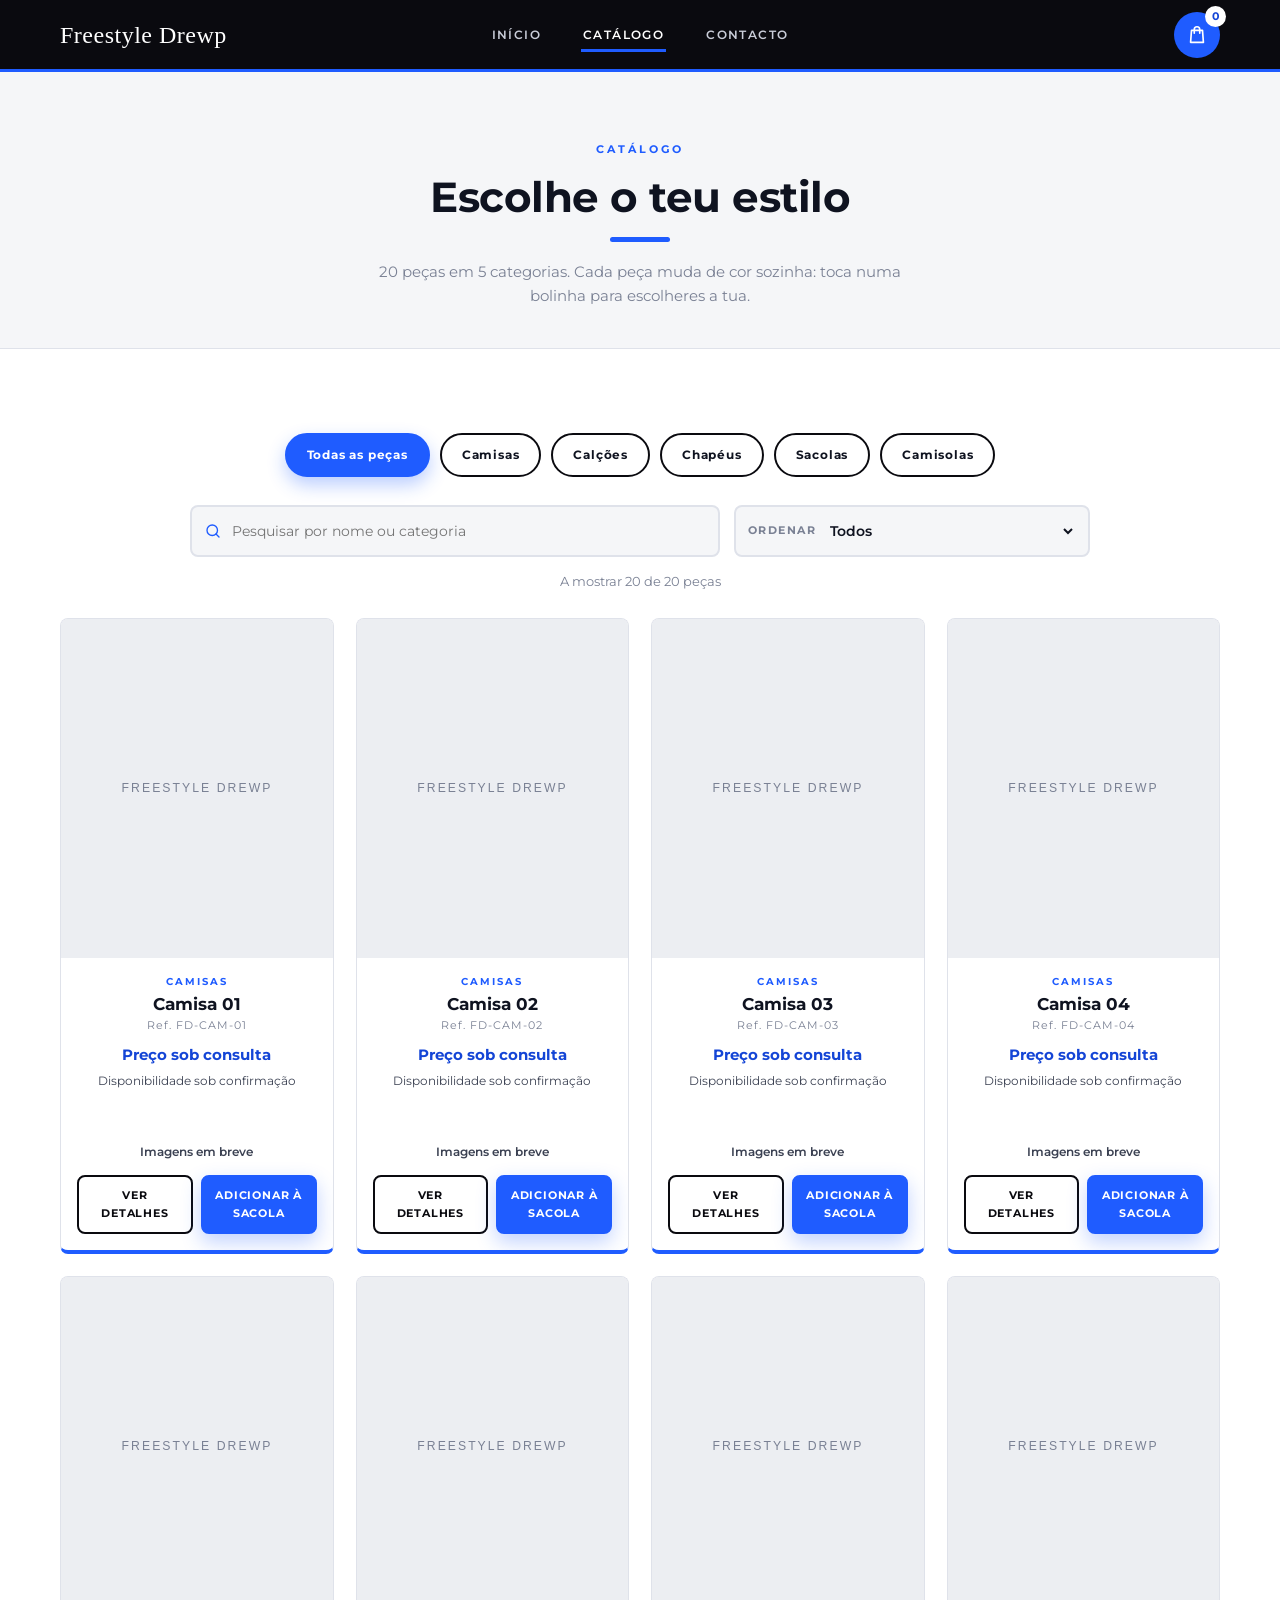
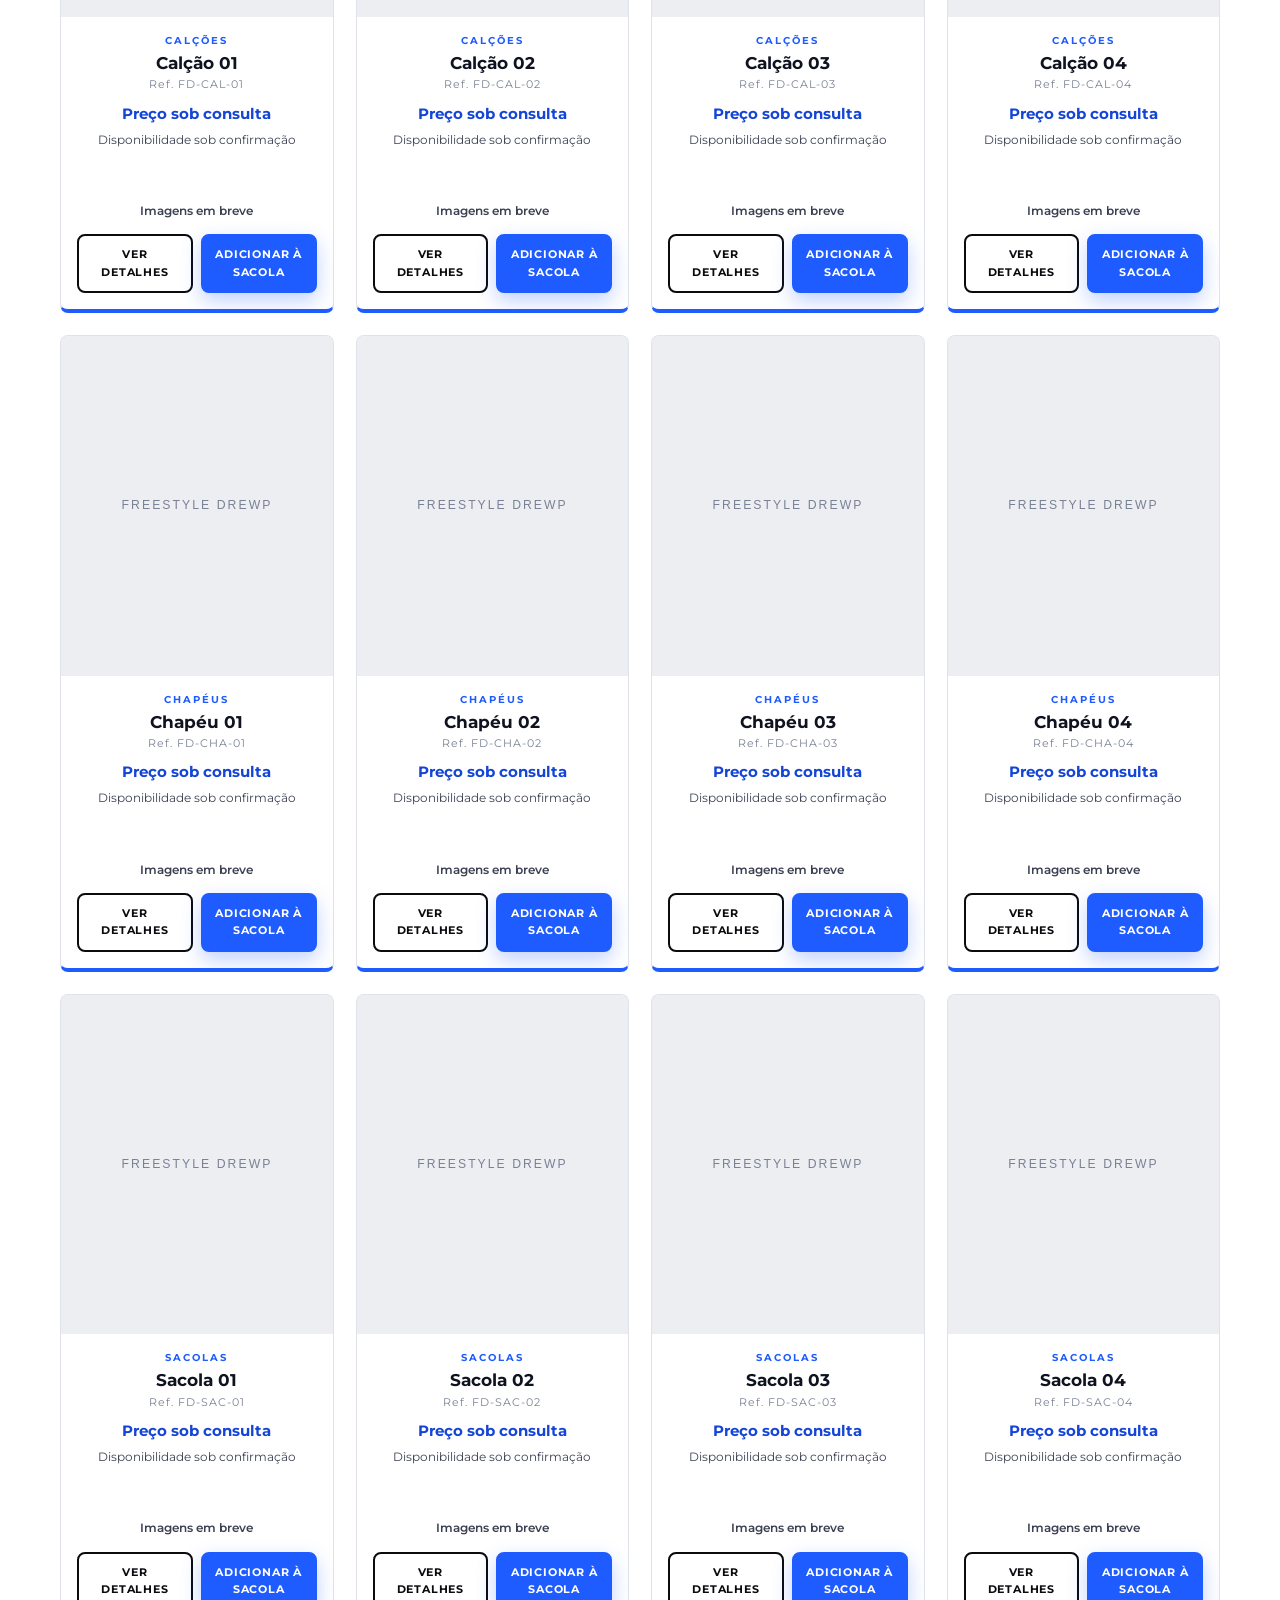
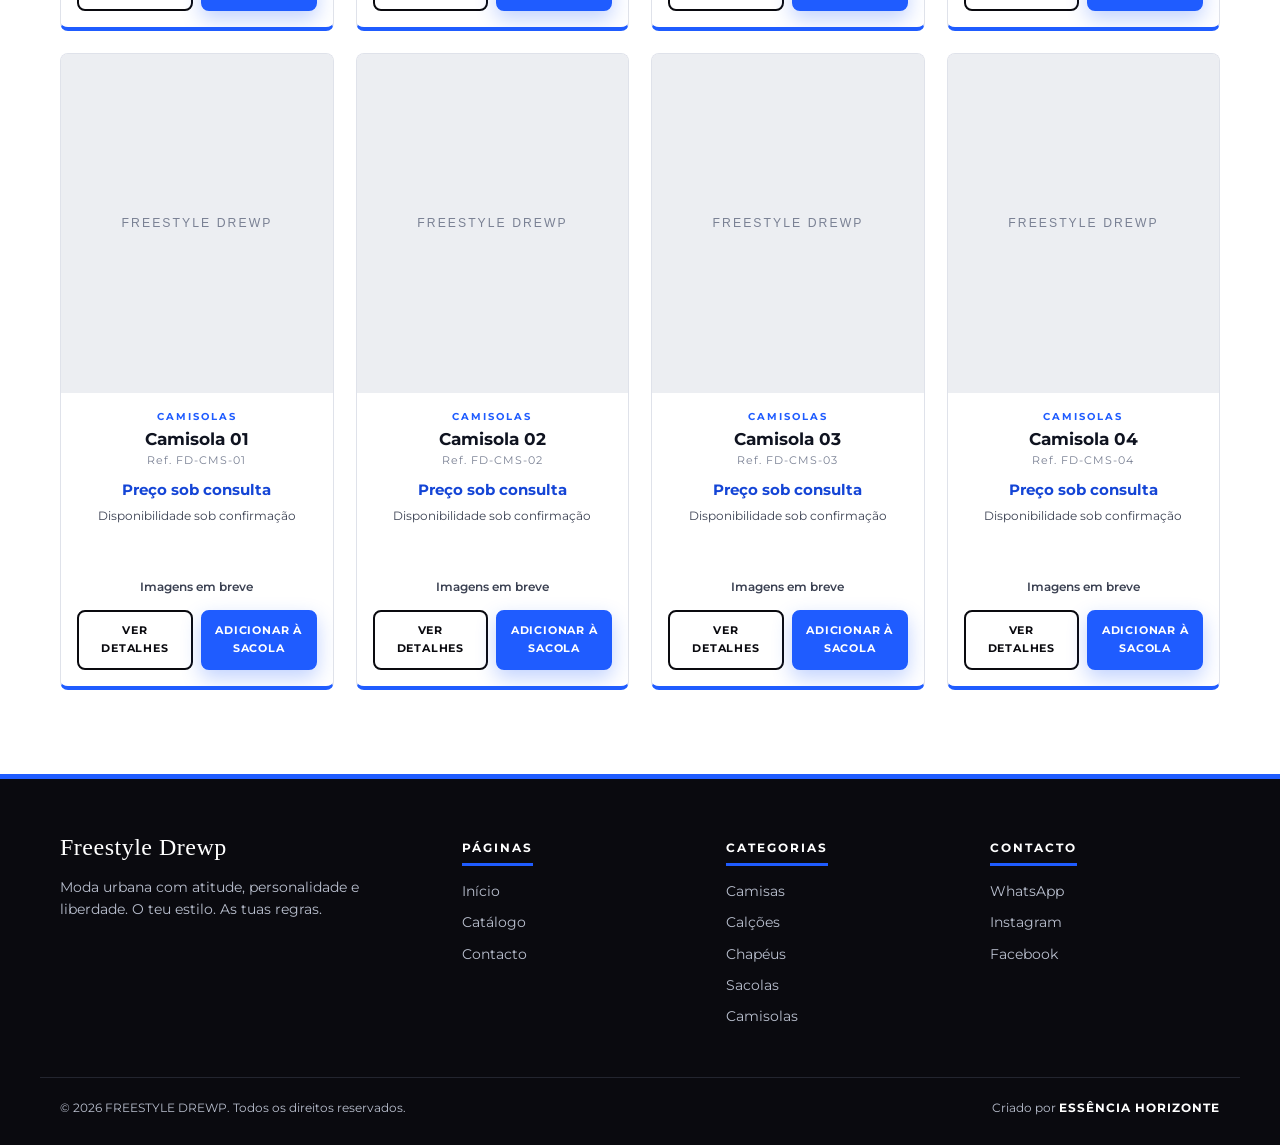
==== catalogo.html @ d2b89c9f "Add files via upload" ====
<!DOCTYPE html>
<html lang="pt">
<head>
  <meta charset="UTF-8">
  <meta name="viewport" content="width=device-width, initial-scale=1.0">
  <meta name="theme-color" content="#0a0a0f">
  <meta name="description" content="Catálogo FREESTYLE DREWP. Camisas, calções, chapéus, sacolas e camisolas em várias cores.">
  <title>Catálogo | FREESTYLE DREWP</title>
  <link rel="icon" href="./imagens/logotipo.png">
  <link rel="preconnect" href="https://fonts.googleapis.com">
  <link rel="preconnect" href="https://fonts.gstatic.com" crossorigin>
  <link href="https://fonts.googleapis.com/css2?family=Montserrat:wght@400;500;600;700&family=Permanent+Marker&display=swap" rel="stylesheet">
  <link rel="stylesheet" href="./style.css">
  <script src="./script.js" defer></script>
</head>
<body data-page="catalogo">
  <a class="skip-link" href="#catalogo">Saltar para o catálogo</a>

  <!-- CABEÇALHO -->
  <header class="site-header" id="siteHeader">
    <div class="container header-inner">
      <a class="brand" href="index.html" aria-label="FREESTYLE DREWP - Início">
        <img class="brand-logo" src="./imagens/logotipo.png" alt="Logótipo FREESTYLE DREWP">
        <span class="brand-text">Freestyle Drewp</span>
      </a>

      <nav class="main-nav" id="mainNav" aria-label="Navegação principal">
        <a href="index.html" data-page-link="inicio">Início</a>
        <a href="catalogo.html" data-page-link="catalogo">Catálogo</a>
        <a href="contacto.html" data-page-link="contacto">Contacto</a>
      </nav>

      <div class="header-actions">
        <button type="button" class="bag-button" id="bagButton" aria-label="Abrir sacola de compras" aria-expanded="false">
          <svg viewBox="0 0 24 24" width="22" height="22" fill="none" stroke="currentColor" stroke-width="1.8" stroke-linecap="round" stroke-linejoin="round" aria-hidden="true">
            <path d="M6 7h12l1 13H5L6 7z"></path>
            <path d="M9 10V6a3 3 0 0 1 6 0v4"></path>
          </svg>
          <span class="bag-count" id="bagCount">0</span>
        </button>
        <button type="button" class="menu-toggle" id="menuToggle" aria-label="Abrir menu" aria-expanded="false" aria-controls="mainNav">
          <span></span><span></span><span></span>
        </button>
      </div>
    </div>
  </header>

  <main>
    <!-- TÍTULO DA PÁGINA -->
    <section class="page-hero">
      <div class="container">
        <p class="eyebrow">Catálogo</p>
        <h1 class="section-title">Escolhe o teu estilo</h1>
        <p class="section-text">20 peças em 5 categorias. Cada peça muda de cor sozinha: toca numa bolinha para escolheres a tua.</p>
      </div>
    </section>

    <!-- CATÁLOGO -->
    <section class="section" id="catalogo">
      <div class="container">
        <div class="filters" id="categoryFilters" role="group" aria-label="Filtrar por categoria">
          <button type="button" class="filter-btn is-active" data-category="todas" aria-pressed="true">Todas as peças</button>
          <button type="button" class="filter-btn" data-category="camisa" aria-pressed="false">Camisas</button>
          <button type="button" class="filter-btn" data-category="calcao" aria-pressed="false">Calções</button>
          <button type="button" class="filter-btn" data-category="chapeu" aria-pressed="false">Chapéus</button>
          <button type="button" class="filter-btn" data-category="sacola" aria-pressed="false">Sacolas</button>
          <button type="button" class="filter-btn" data-category="camisola" aria-pressed="false">Camisolas</button>
        </div>

        <div class="toolbar">
          <div class="search-box">
            <label for="searchInput" class="visually-hidden">Pesquisar produtos</label>
            <svg viewBox="0 0 24 24" width="18" height="18" fill="none" stroke="currentColor" stroke-width="1.8" stroke-linecap="round" aria-hidden="true">
              <circle cx="11" cy="11" r="7"></circle>
              <path d="M20 20l-4-4"></path>
            </svg>
            <input type="search" id="searchInput" placeholder="Pesquisar por nome ou categoria" autocomplete="off">
            <button type="button" class="search-clear" id="searchClear" aria-label="Limpar pesquisa" hidden>&times;</button>
          </div>

          <div class="sort-box">
            <label for="sortSelect">Ordenar</label>
            <select id="sortSelect">
              <option value="todos">Todos</option>
              <option value="recentes">Mais recentes</option>
              <option value="alfabetica">Ordem alfabética</option>
              <option value="preco-asc">Menor preço</option>
              <option value="preco-desc">Maior preço</option>
            </select>
          </div>
        </div>

        <p class="result-count" id="resultCount" aria-live="polite"></p>

        <div class="product-grid" id="productGrid"></div>

        <div class="empty-state" id="emptyState" hidden>
          <h3>Nenhum produto encontrado</h3>
          <p>Não encontrámos peças para esta pesquisa. Tenta outro nome ou limpa a pesquisa.</p>
          <button type="button" class="btn btn-primary" id="resetFilters">Limpar pesquisa</button>
        </div>
      </div>
    </section>
  </main>

  <!-- RODAPÉ -->
  <footer class="site-footer">
    <div class="container footer-grid">
      <div class="footer-brand">
        <a class="brand" href="index.html" aria-label="FREESTYLE DREWP - Início">
          <img class="brand-logo" src="./imagens/logotipo.png" alt="Logótipo FREESTYLE DREWP">
          <span class="brand-text">Freestyle Drewp</span>
        </a>
        <p>Moda urbana com atitude, personalidade e liberdade. O teu estilo. As tuas regras.</p>
      </div>

      <div>
        <h4>Páginas</h4>
        <ul>
          <li><a href="index.html">Início</a></li>
          <li><a href="catalogo.html">Catálogo</a></li>
          <li><a href="contacto.html">Contacto</a></li>
        </ul>
      </div>

      <div>
        <h4>Categorias</h4>
        <ul>
          <li><a href="catalogo.html?categoria=camisa" data-go-category="camisa">Camisas</a></li>
          <li><a href="catalogo.html?categoria=calcao" data-go-category="calcao">Calções</a></li>
          <li><a href="catalogo.html?categoria=chapeu" data-go-category="chapeu">Chapéus</a></li>
          <li><a href="catalogo.html?categoria=sacola" data-go-category="sacola">Sacolas</a></li>
          <li><a href="catalogo.html?categoria=camisola" data-go-category="camisola">Camisolas</a></li>
        </ul>
      </div>

      <div>
        <h4>Contacto</h4>
        <ul>
          <li><a id="footerWhatsapp" href="#" target="_blank" rel="noopener">WhatsApp</a></li>
          <li><a id="footerInstagram" href="#" target="_blank" rel="noopener">Instagram</a></li>
          <li><a id="footerFacebook" href="#" target="_blank" rel="noopener">Facebook</a></li>
        </ul>
      </div>
    </div>

    <div class="container footer-bottom">
      <p>&copy; <span id="currentYear">2026</span> FREESTYLE DREWP. Todos os direitos reservados.</p>
      <p>Criado por <strong>ESSÊNCIA HORIZONTE</strong></p>
    </div>
  </footer>

  <!-- JANELA DE DETALHES -->
  <div class="modal" id="productModal" role="dialog" aria-modal="true" aria-labelledby="modalName" hidden>
    <div class="modal-box">
      <button type="button" class="modal-close" id="modalClose" aria-label="Fechar detalhes">&times;</button>

      <div class="modal-image">
        <img id="modalImage" src="[data-uri]" alt="">
      </div>

      <div class="modal-info">
        <p class="product-category" id="modalCategory"></p>
        <h3 id="modalName"></h3>
        <p class="product-code" id="modalId"></p>
        <p class="modal-description" id="modalDescription"></p>
        <p class="product-price" id="modalPrice"></p>
        <p class="product-stock" id="modalStock"></p>

        <div class="field">
          <span class="field-label" id="modalColorLabel">Cor</span>
          <div class="color-picker" id="modalColors" role="group" aria-labelledby="modalColorLabel"></div>
          <p class="color-name" id="modalColorName" aria-live="polite"></p>
        </div>

        <div class="field">
          <label for="modalSize">Tamanho</label>
          <select id="modalSize"></select>
        </div>

        <div class="field">
          <span class="field-label" id="modalQtyLabel">Quantidade</span>
          <div class="qty" role="group" aria-labelledby="modalQtyLabel">
            <button type="button" id="modalQtyMinus" aria-label="Diminuir quantidade">&minus;</button>
            <span id="modalQty" aria-live="polite">1</span>
            <button type="button" id="modalQtyPlus" aria-label="Aumentar quantidade">+</button>
          </div>
        </div>

        <button type="button" class="btn btn-primary btn-block" id="modalAdd">Adicionar à sacola</button>
      </div>
    </div>
  </div>

  <!-- SACOLA -->
  <div class="overlay" id="overlay" hidden></div>

  <aside class="bag-drawer" id="bagDrawer" aria-label="Sacola de compras" aria-hidden="true">
    <div class="bag-head">
      <h3>A tua sacola</h3>
      <button type="button" class="modal-close static" id="bagClose" aria-label="Fechar sacola">&times;</button>
    </div>

    <div class="bag-body">
      <p class="bag-empty" id="bagEmpty">A tua sacola está vazia. Explora o catálogo e escolhe as tuas peças.</p>
      <ul class="bag-items" id="bagItems"></ul>
    </div>

    <div class="bag-foot">
      <div class="bag-summary">
        <div><span>Artigos</span><strong id="bagSummaryCount">0</strong></div>
        <div><span>Total</span><strong id="bagTotal">Preço sob consulta</strong></div>
      </div>
      <button type="button" class="btn btn-primary btn-block" id="bagCheckout">Finalizar encomenda</button>
      <div class="bag-secondary">
        <button type="button" class="btn btn-outline" id="bagContinue">Continuar a comprar</button>
        <button type="button" class="btn btn-outline" id="bagClear">Esvaziar sacola</button>
      </div>
    </div>
  </aside>

  <!-- NOTIFICAÇÕES -->
  <div class="toast-container" id="toastContainer" aria-live="polite" aria-atomic="false"></div>
</body>
</html>
---- style.css ----
/* ==========================================================
   FREESTYLE DREWP - style.css (partilhado: Início, Catálogo, Contacto)
   Fundo branco | cabeçalho e rodapé pretos | detalhes em azul e cinza
   Para mudar o azul, edita --blue e --blue-dark
   ========================================================== */

:root {
  --blue: #1f5cff;
  --blue-dark: #1445d6;
  --blue-soft: #eaf0ff;
  --white: #ffffff;
  --paper: #f5f6f8;
  --black: #0a0a0f;
  --ink: #0f1320;
  --gray-100: #eceef2;
  --gray-300: #cfd3dc;
  --gray-500: #7a8194;
  --gray-700: #3b4152;
  --line: #dfe2ea;
  --radius: 8px;
  --shadow: 0 14px 38px rgba(15, 19, 32, .14);
  --font-body: 'Montserrat', 'Helvetica Neue', Arial, sans-serif;
  --font-brand: 'Permanent Marker', 'Segoe Print', cursive;
  --header-h: 72px;
  --page-w: 1200px;
}

/* ---------- Base ---------- */
*, *::before, *::after { box-sizing: border-box; }

html {
  width: 100%;
  overflow-x: hidden;
  scroll-behavior: smooth;
  scroll-padding-top: calc(var(--header-h) + 16px);
  -webkit-text-size-adjust: 100%;
}

body {
  width: 100%;
  margin: 0;
  padding-top: var(--header-h);
  overflow-x: hidden;
  background: var(--white);
  color: var(--ink);
  font-family: var(--font-body);
  font-size: 15px;
  line-height: 1.6;
  -webkit-font-smoothing: antialiased;
}
body.no-scroll { overflow: hidden; }

img { max-width: 100%; display: block; }
a { color: inherit; text-decoration: none; }
button, input, select, textarea { font: inherit; color: inherit; }
button { cursor: pointer; }
ul { list-style: none; margin: 0; padding: 0; }
h1, h2, h3, h4, p { margin: 0; }
[hidden] { display: none !important; }

:focus-visible { outline: 3px solid var(--blue); outline-offset: 2px; }

.container {
  width: 100%;
  max-width: var(--page-w);
  margin-left: auto;
  margin-right: auto;
  padding-left: 20px;
  padding-right: 20px;
}

.visually-hidden {
  position: absolute;
  width: 1px; height: 1px;
  overflow: hidden;
  clip: rect(0 0 0 0);
  white-space: nowrap;
}

.skip-link {
  position: fixed;
  left: 12px; top: -70px;
  z-index: 300;
  background: var(--blue);
  color: var(--white);
  padding: 10px 16px;
  border-radius: var(--radius);
  transition: top .2s;
}
.skip-link:focus { top: 10px; }

/* ---------- Botões ---------- */
.btn {
  display: inline-flex;
  align-items: center;
  justify-content: center;
  gap: 8px;
  min-height: 48px;
  padding: 12px 24px;
  border: 2px solid transparent;
  border-radius: var(--radius);
  background: none;
  font-size: 12px;
  font-weight: 700;
  letter-spacing: 1.2px;
  text-transform: uppercase;
  text-align: center;
  transition: background .25s, color .25s, border-color .25s, transform .2s, box-shadow .25s;
  -webkit-tap-highlight-color: transparent;
}
.btn:active { transform: scale(.97); }
.btn:disabled { opacity: .5; cursor: not-allowed; }

.btn-primary { background: var(--blue); border-color: var(--blue); color: var(--white); box-shadow: 0 8px 20px rgba(31, 92, 255, .28); }
.btn-primary:hover { background: var(--blue-dark); border-color: var(--blue-dark); }

.btn-dark { background: var(--black); border-color: var(--black); color: var(--white); }
.btn-dark:hover { background: var(--blue); border-color: var(--blue); }

.btn-outline { border-color: var(--black); color: var(--black); }
.btn-outline:hover { background: var(--black); color: var(--white); }

.btn-light { background: var(--white); border-color: var(--white); color: var(--black); }
.btn-light:hover { background: var(--blue); border-color: var(--blue); color: var(--white); }

.btn-ghost-light { border-color: rgba(255, 255, 255, .85); color: var(--white); }
.btn-ghost-light:hover { background: var(--white); color: var(--black); }

.btn-sm { min-height: 44px; padding: 10px 12px; font-size: 11px; letter-spacing: .8px; }
.btn-block { width: 100%; }

/* ---------- Tipografia comum ---------- */
.eyebrow {
  display: inline-block;
  margin-bottom: 14px;
  font-size: 11px;
  font-weight: 700;
  letter-spacing: 3px;
  text-transform: uppercase;
  color: var(--blue);
}

.section-title {
  font-size: clamp(27px, 5vw, 42px);
  font-weight: 700;
  line-height: 1.15;
  letter-spacing: -.5px;
}
.section-title::after {
  content: '';
  display: block;
  width: 60px; height: 5px;
  margin: 16px auto 0;
  background: var(--blue);
  border-radius: 3px;
}
.section-text { color: var(--gray-500); }

/* ---------- Cabeçalho (preto, fixo no topo) ---------- */
.site-header {
  position: fixed;
  top: 0; left: 0; right: 0;
  z-index: 90;
  height: var(--header-h);
  background: var(--black);
  color: var(--white);
  border-bottom: 3px solid var(--blue);
  transition: box-shadow .3s;
}
.site-header.is-scrolled { box-shadow: 0 10px 30px rgba(0, 0, 0, .35); }

.header-inner {
  height: 100%;
  display: grid;
  grid-template-columns: 1fr auto 1fr;
  align-items: center;
  gap: 20px;
}

.brand {
  justify-self: start;
  display: inline-flex;
  align-items: center;
  gap: 10px;
  color: var(--white);
}
.brand-logo { height: 40px; width: auto; max-width: 120px; object-fit: contain; }
.brand-text {
  font-family: var(--font-brand);
  font-size: 24px;
  line-height: 1;
  letter-spacing: .5px;
  white-space: nowrap;
}

.main-nav {
  justify-self: center;
  display: flex;
  align-items: center;
  gap: 38px;
}
.main-nav a {
  position: relative;
  padding: 8px 2px;
  color: #c9cdd8;
  font-size: 12px;
  font-weight: 600;
  letter-spacing: 1.4px;
  text-transform: uppercase;
  transition: color .2s;
}
.main-nav a::after {
  content: '';
  position: absolute;
  left: 0; bottom: 0;
  width: 0; height: 3px;
  background: var(--blue);
  transition: width .25s;
}
.main-nav a:hover,
.main-nav a.is-active { color: var(--white); }
.main-nav a:hover::after,
.main-nav a.is-active::after { width: 100%; }

.header-actions {
  justify-self: end;
  display: flex;
  align-items: center;
  gap: 10px;
}

.bag-button {
  position: relative;
  width: 46px; height: 46px;
  display: grid; place-items: center;
  border: 0;
  border-radius: 50%;
  background: var(--blue);
  color: var(--white);
  transition: background .2s, transform .2s;
}
.bag-button:hover { background: var(--blue-dark); transform: scale(1.06); }

.bag-count {
  position: absolute;
  top: -6px; right: -6px;
  min-width: 21px; height: 21px;
  padding: 0 5px;
  display: grid; place-items: center;
  border-radius: 21px;
  background: var(--white);
  color: var(--blue-dark);
  font-size: 11px;
  font-weight: 700;
  line-height: 1;
}
.bag-count.bump { animation: bump .35s ease; }
@keyframes bump {
  0% { transform: scale(1); }
  50% { transform: scale(1.4); }
  100% { transform: scale(1); }
}

.menu-toggle {
  display: none;
  width: 46px; height: 46px;
  flex-direction: column;
  justify-content: center;
  align-items: center;
  gap: 5px;
  border: 0;
  background: none;
}
.menu-toggle span {
  display: block;
  width: 24px; height: 2px;
  background: var(--white);
  transition: transform .3s, opacity .3s;
}
.menu-toggle.is-open span:nth-child(1) { transform: translateY(7px) rotate(45deg); }
.menu-toggle.is-open span:nth-child(2) { opacity: 0; }
.menu-toggle.is-open span:nth-child(3) { transform: translateY(-7px) rotate(-45deg); }

/* ---------- Início: apresentação com 3 fundos que se trocam ---------- */
.hero {
  position: relative;
  min-height: calc(100vh - var(--header-h));
  min-height: calc(100svh - var(--header-h));
  display: flex;
  align-items: center;
  justify-content: center;
  overflow: hidden;
  background: var(--black);
  color: var(--white);
  text-align: center;
}
.hero-slides { position: absolute; inset: 0; }
.hero-slide {
  position: absolute;
  inset: 0;
  width: 100%; height: 100%;
  object-fit: cover;
  opacity: 0;
  transition: opacity 1.2s ease;
}
.hero-slide.is-active { opacity: 1; }
.hero-slide.is-missing { display: none; }

.hero-overlay {
  position: absolute;
  inset: 0;
  background:
    linear-gradient(0deg, rgba(10, 10, 15, .8) 0%, transparent 50%),
    linear-gradient(0deg, rgba(10, 10, 15, .35), rgba(10, 10, 15, .35));
}

.hero-content {
  position: relative;
  z-index: 2;
  display: flex;
  flex-direction: column;
  align-items: center;
  padding-top: 64px;
  padding-bottom: 90px;
  animation: fadeUp .9s ease both;
}
.hero .eyebrow {
  margin-bottom: 20px;
  padding: 7px 16px;
  border-radius: 40px;
  background: var(--blue);
  color: var(--white);
}
.hero-brand {
  margin-bottom: 14px;
  font-family: var(--font-brand);
  font-weight: 400;
  font-size: clamp(44px, 12vw, 116px);
  line-height: 1;
  text-shadow: 0 4px 0 var(--blue), 0 10px 40px rgba(0, 0, 0, .5);
}
.hero-title {
  margin-bottom: 16px;
  font-size: clamp(19px, 3.6vw, 32px);
  font-weight: 700;
}
.hero-text { max-width: 560px; margin-bottom: 30px; color: #e8ebf3; }
.hero-buttons { display: flex; flex-wrap: wrap; justify-content: center; gap: 12px; }

.hero-dots {
  position: absolute;
  left: 0; right: 0; bottom: 26px;
  z-index: 3;
  display: flex;
  justify-content: center;
  gap: 8px;
}
.hero-dot {
  width: 36px; height: 14px;
  padding: 0;
  border: 0;
  background: none;
  position: relative;
}
.hero-dot::after {
  content: '';
  position: absolute;
  left: 0; right: 0; top: 5px;
  height: 4px;
  border-radius: 2px;
  background: rgba(255, 255, 255, .5);
  transition: background .3s;
}
.hero-dot.is-active::after { background: var(--blue); }

@keyframes fadeUp {
  from { opacity: 0; transform: translateY(22px); }
  to { opacity: 1; transform: translateY(0); }
}

/* ---------- Faixa ---------- */
.strip { background: var(--white); border-bottom: 1px solid var(--line); }
.strip-inner {
  display: flex;
  justify-content: space-between;
  align-items: center;
  gap: 16px;
  padding-top: 18px;
  padding-bottom: 18px;
  text-align: center;
  font-size: 11px;
  font-weight: 700;
  letter-spacing: 2px;
  text-transform: uppercase;
  color: var(--gray-700);
}
.strip-inner span { display: inline-flex; align-items: center; gap: 10px; }
.strip-inner span::before {
  content: '';
  width: 8px; height: 8px;
  border-radius: 50%;
  background: var(--blue);
}

/* ---------- Secções ---------- */
.section { padding: 84px 0; background: var(--white); }
.section-alt { background: var(--paper); }

.section-head { max-width: 680px; margin: 0 auto 44px; text-align: center; }
.section-head .section-title { margin-bottom: 22px; }

.section-cta { display: flex; justify-content: center; margin-top: 38px; }

/* ---------- Início: categorias ---------- */
.category-grid {
  display: flex;
  flex-wrap: wrap;
  justify-content: center;
  gap: 18px;
}
.category-tile {
  position: relative;
  flex: 0 0 calc(20% - 15px);
  display: block;
  overflow: hidden;
  aspect-ratio: 4 / 5;
  border-radius: var(--radius);
  border-bottom: 5px solid var(--blue);
  background: var(--gray-100);
}
.category-tile img {
  width: 100%; height: 100%;
  object-fit: cover;
  transition: transform .7s ease;
}
.category-tile::after {
  content: '';
  position: absolute; inset: 0;
  background: linear-gradient(0deg, rgba(10, 10, 15, .85) 0%, transparent 60%);
}
.category-tile:hover img { transform: scale(1.08); }
.category-label {
  position: absolute;
  left: 14px; right: 14px; bottom: 14px;
  z-index: 2;
  color: var(--white);
}
.category-label strong { display: block; font-size: 18px; letter-spacing: .5px; }
.category-label small { display: block; font-size: 12px; color: #dfe3ee; }

/* ---------- Início: sobre, passos, chamada ---------- */
.about-grid {
  display: grid;
  grid-template-columns: 1.1fr 1fr;
  gap: 54px;
  align-items: center;
}
.about-text .section-title { margin-bottom: 20px; }
.about-text .section-title::after { margin-left: 0; }
.about-text p { margin-bottom: 14px; color: var(--gray-700); }
.about-text .btn { margin-top: 10px; }

.about-values { display: grid; grid-template-columns: 1fr 1fr; gap: 14px; }
.about-values li {
  padding: 16px;
  background: var(--white);
  border: 1px solid var(--line);
  border-left: 5px solid var(--blue);
  border-radius: var(--radius);
}
.about-values strong { display: block; margin-bottom: 4px; font-size: 15px; }
.about-values span { font-size: 13px; color: var(--gray-500); }

.steps {
  display: grid;
  grid-template-columns: repeat(3, minmax(0, 1fr));
  gap: 20px;
}
.step {
  padding: 30px 22px;
  text-align: center;
  background: var(--white);
  border: 1px solid var(--line);
  border-radius: var(--radius);
}
.step-number {
  display: inline-grid;
  place-items: center;
  width: 52px; height: 52px;
  margin-bottom: 14px;
  border-radius: 50%;
  background: var(--blue);
  color: var(--white);
  font-size: 22px;
  font-weight: 700;
}
.step h3 { margin-bottom: 6px; font-size: 18px; }
.step p { font-size: 14px; color: var(--gray-500); }

.cta-box {
  max-width: 860px;
  margin: 0 auto;
  padding: 52px 24px;
  text-align: center;
  background: var(--paper);
  border: 2px solid var(--blue);
  border-radius: 14px;
}
.cta-box h2 { margin-bottom: 10px; font-size: clamp(24px, 4.5vw, 36px); line-height: 1.2; }
.cta-box p { max-width: 520px; margin: 0 auto 26px; color: var(--gray-700); }

/* ---------- Banner das páginas internas ---------- */
.page-hero {
  padding: 64px 0 40px;
  text-align: center;
  background: var(--paper);
  border-bottom: 1px solid var(--line);
}
.page-hero .section-title { margin-bottom: 18px; }
.page-hero .section-text { max-width: 560px; margin: 0 auto; }

/* ---------- Catálogo: filtros, pesquisa, ordenação ---------- */
.filters {
  display: flex;
  flex-wrap: wrap;
  justify-content: center;
  gap: 10px;
  margin: 0 auto 28px;
}
.filter-btn {
  min-height: 44px;
  padding: 10px 20px;
  background: var(--white);
  border: 2px solid var(--black);
  border-radius: 40px;
  font-size: 12px;
  font-weight: 700;
  letter-spacing: .8px;
  white-space: nowrap;
  transition: background .25s, color .25s, border-color .25s, transform .2s;
}
.filter-btn:hover { background: var(--gray-100); }
.filter-btn:active { transform: scale(.96); }
.filter-btn.is-active {
  background: var(--blue);
  border-color: var(--blue);
  color: var(--white);
  box-shadow: 0 8px 18px rgba(31, 92, 255, .3);
}

.toolbar {
  display: flex;
  gap: 14px;
  max-width: 900px;
  margin: 0 auto 14px;
}
.search-box {
  flex: 1;
  display: flex;
  align-items: center;
  padding: 0 12px;
  background: var(--paper);
  border: 2px solid var(--line);
  border-radius: var(--radius);
  transition: border-color .2s, background .2s;
}
.search-box:focus-within { border-color: var(--blue); background: var(--white); }
.search-box svg { flex-shrink: 0; color: var(--blue); }
.search-box input {
  flex: 1;
  min-width: 0;
  height: 48px;
  padding: 0 10px;
  background: none;
  border: 0;
  outline: 0;
  font-size: 14px;
}
.search-clear {
  width: 32px; height: 32px;
  border: 0;
  border-radius: 50%;
  background: var(--black);
  color: var(--white);
  font-size: 20px;
  line-height: 1;
}

.sort-box {
  display: flex;
  align-items: center;
  gap: 10px;
  padding: 0 12px;
  background: var(--paper);
  border: 2px solid var(--line);
  border-radius: var(--radius);
}
.sort-box label {
  font-size: 11px;
  font-weight: 700;
  letter-spacing: 1.5px;
  text-transform: uppercase;
  color: var(--gray-500);
}
.sort-box select {
  height: 46px;
  background: none;
  border: 0;
  outline: 0;
  font-size: 14px;
  font-weight: 600;
}

.result-count { margin-bottom: 26px; text-align: center; font-size: 13px; color: var(--gray-500); }

/* ---------- Produtos ---------- */
.product-grid {
  display: grid;
  grid-template-columns: repeat(4, minmax(0, 1fr));
  gap: 22px;
}

.product-card {
  display: flex;
  flex-direction: column;
  min-width: 0;
  overflow: hidden;
  background: var(--white);
  border: 1px solid var(--line);
  border-bottom: 4px solid var(--blue);
  border-radius: var(--radius);
  animation: fadeUp .5s ease both;
  transition: transform .3s, box-shadow .3s;
}
.product-card:hover { transform: translateY(-6px); box-shadow: var(--shadow); }

.product-media {
  position: relative;
  display: block;
  width: 100%;
  aspect-ratio: 4 / 5;
  padding: 0;
  overflow: hidden;
  border: 0;
  background: var(--gray-100);
}
.product-img {
  width: 100%; height: 100%;
  object-fit: cover;
  transition: opacity .22s ease, transform .6s ease;
}
.product-img.is-fading { opacity: 0; }
.product-card:hover .product-img { transform: scale(1.05); }

.product-body {
  display: flex;
  flex: 1;
  flex-direction: column;
  padding: 16px;
  text-align: center;
}
.product-category {
  font-size: 10px;
  font-weight: 700;
  letter-spacing: 2px;
  text-transform: uppercase;
  color: var(--blue);
}
.product-name { margin: 4px 0 2px; font-size: 17px; font-weight: 700; line-height: 1.25; }
.product-code { margin-bottom: 8px; font-size: 11px; letter-spacing: 1px; color: var(--gray-500); }
.product-price { margin-bottom: 4px; font-size: 15px; font-weight: 700; color: var(--blue-dark); }
.product-stock { margin-bottom: 12px; font-size: 12px; color: var(--gray-700); }

/* Bolinhas de cor */
.color-picker {
  display: flex;
  flex-wrap: wrap;
  justify-content: center;
  gap: 8px;
  min-height: 34px;
  margin-bottom: 6px;
}
.color-dot {
  width: 32px; height: 32px;
  padding: 0;
  border: 3px solid var(--white);
  border-radius: 50%;
  background: var(--dot, #999);
  box-shadow: 0 0 0 1.5px #b4bac8;
  transition: transform .2s, box-shadow .2s;
}
.color-dot:hover { transform: scale(1.12); }
.color-dot.is-active { box-shadow: 0 0 0 3px var(--blue); }
.color-name { margin-bottom: 14px; font-size: 12px; font-weight: 600; color: var(--gray-700); }

.card-actions { display: grid; grid-template-columns: 1fr 1fr; gap: 8px; margin-top: auto; }
.card-actions.single { grid-template-columns: 1fr; }

.empty-state {
  max-width: 480px;
  margin: 30px auto 0;
  padding: 44px 24px;
  text-align: center;
  background: var(--paper);
  border: 2px dashed var(--blue);
  border-radius: var(--radius);
}
.empty-state h3 { margin-bottom: 8px; font-size: 22px; }
.empty-state p { margin-bottom: 22px; color: var(--gray-700); }

/* ---------- Contacto ---------- */
.contact-grid {
  display: grid;
  grid-template-columns: repeat(auto-fit, minmax(210px, 1fr));
  gap: 16px;
}
.contact-card {
  display: flex;
  flex-direction: column;
  align-items: center;
  gap: 6px;
  min-width: 0;
  padding: 26px 18px;
  text-align: center;
  background: var(--white);
  border: 1px solid var(--line);
  border-top: 4px solid var(--blue);
  border-radius: var(--radius);
  transition: transform .3s, box-shadow .3s;
}
a.contact-card:hover { transform: translateY(-4px); box-shadow: var(--shadow); }
.contact-label {
  font-size: 11px;
  font-weight: 700;
  letter-spacing: 2px;
  text-transform: uppercase;
  color: var(--blue);
}
.contact-value { font-size: 16px; font-weight: 600; overflow-wrap: anywhere; }
.contact-card.is-pending .contact-value { color: var(--gray-500); font-weight: 500; }

.contact-layout {
  display: grid;
  grid-template-columns: 1fr 1fr;
  gap: 40px;
  align-items: start;
}
.contact-layout h3 { margin-bottom: 18px; font-size: 22px; }

.form-box {
  padding: 28px;
  background: var(--white);
  border: 1px solid var(--line);
  border-radius: var(--radius);
}
.form-field { display: flex; flex-direction: column; gap: 6px; margin-bottom: 16px; }
.form-field label {
  font-size: 11px;
  font-weight: 700;
  letter-spacing: 1.5px;
  text-transform: uppercase;
  color: var(--gray-700);
}
.form-field input,
.form-field select,
.form-field textarea {
  width: 100%;
  min-height: 48px;
  padding: 10px 12px;
  background: var(--paper);
  border: 2px solid var(--line);
  border-radius: var(--radius);
  font-size: 14px;
}
.form-field textarea { min-height: 120px; resize: vertical; }
.form-field input:focus,
.form-field select:focus,
.form-field textarea:focus { border-color: var(--blue); outline: 0; background: var(--white); }
.form-note { margin-top: 10px; font-size: 12px; color: var(--gray-500); }

.faq-list { display: grid; gap: 12px; }
.faq-item {
  background: var(--white);
  border: 1px solid var(--line);
  border-left: 5px solid var(--blue);
  border-radius: var(--radius);
}
.faq-item summary {
  position: relative;
  min-height: 56px;
  padding: 18px 52px 18px 18px;
  font-weight: 700;
  cursor: pointer;
  list-style: none;
}
.faq-item summary::-webkit-details-marker { display: none; }
.faq-item summary::after {
  content: '+';
  position: absolute;
  right: 18px; top: 50%;
  transform: translateY(-50%);
  font-size: 24px;
  color: var(--blue);
}
.faq-item[open] summary::after { content: '\2212'; }
.faq-item p { padding: 0 18px 18px; color: var(--gray-700); }

/* ---------- Rodapé (preto) ---------- */
.site-footer {
  padding-top: 56px;
  background: var(--black);
  color: #b9bfce;
  border-top: 5px solid var(--blue);
}
.footer-grid {
  display: grid;
  grid-template-columns: 1.6fr 1fr 1fr 1fr;
  gap: 34px;
  padding-bottom: 40px;
}
.footer-brand p { max-width: 320px; margin-top: 14px; font-size: 14px; }
.site-footer h4 {
  display: inline-block;
  margin-bottom: 14px;
  padding-bottom: 6px;
  border-bottom: 3px solid var(--blue);
  color: var(--white);
  font-size: 12px;
  letter-spacing: 2px;
  text-transform: uppercase;
}
.site-footer li { margin-bottom: 9px; font-size: 14px; }
.site-footer li a { transition: color .2s; }
.site-footer li a:hover { color: var(--white); }
.footer-bottom {
  display: flex;
  flex-wrap: wrap;
  justify-content: space-between;
  gap: 8px;
  padding-top: 20px;
  padding-bottom: 28px;
  border-top: 1px solid #23252f;
  font-size: 12px;
}
.footer-bottom strong { color: var(--white); letter-spacing: 1px; }

/* ---------- Sobreposição, janela de detalhes ---------- */
.overlay {
  position: fixed;
  inset: 0;
  z-index: 100;
  background: rgba(10, 10, 15, .65);
  animation: fadeIn .25s ease;
}
@keyframes fadeIn { from { opacity: 0; } to { opacity: 1; } }

.modal {
  position: fixed;
  inset: 0;
  z-index: 120;
  display: flex;
  align-items: center;
  justify-content: center;
  padding: 20px;
}
.modal-box {
  position: relative;
  width: 100%;
  max-width: 920px;
  max-height: 92vh;
  max-height: 92dvh;
  display: grid;
  grid-template-columns: 1fr 1fr;
  overflow-y: auto;
  background: var(--white);
  border-top: 5px solid var(--blue);
  border-radius: var(--radius);
  box-shadow: var(--shadow);
  animation: pop .3s ease;
}
@keyframes pop {
  from { opacity: 0; transform: translateY(18px) scale(.98); }
  to { opacity: 1; transform: none; }
}
.modal-close {
  position: absolute;
  top: 12px; right: 12px;
  z-index: 5;
  width: 44px; height: 44px;
  display: grid; place-items: center;
  border: 0;
  border-radius: 50%;
  background: var(--black);
  color: var(--white);
  font-size: 26px;
  line-height: 1;
  transition: background .2s;
}
.modal-close:hover { background: var(--blue); }
.modal-close.static { position: static; flex-shrink: 0; }

.modal-image { background: var(--gray-100); }
.modal-image img { width: 100%; height: 100%; min-height: 320px; object-fit: cover; }
.modal-info { display: flex; flex-direction: column; gap: 8px; padding: 34px 28px 28px; }
.modal-info h3 { font-size: 26px; line-height: 1.2; }
.modal-description { margin: 6px 0; font-size: 14px; color: var(--gray-700); }
.modal-info .product-price { font-size: 20px; }
.modal-info .color-picker { justify-content: flex-start; margin-bottom: 0; }
.modal-info .color-name { margin-bottom: 8px; }

.field { display: flex; flex-direction: column; gap: 6px; margin-bottom: 6px; }
.field label, .field-label {
  font-size: 11px;
  font-weight: 700;
  letter-spacing: 1.5px;
  text-transform: uppercase;
  color: var(--gray-500);
}
.field select {
  height: 48px;
  padding: 0 10px;
  background: var(--paper);
  border: 2px solid var(--line);
  border-radius: var(--radius);
  font-size: 14px;
}
.field select:focus { border-color: var(--blue); outline: 0; }
.field select.is-invalid { border-color: #d12b2b; }

.qty {
  display: inline-flex;
  align-items: center;
  align-self: flex-start;
  border: 2px solid var(--black);
  border-radius: var(--radius);
}
.qty button {
  width: 44px; height: 44px;
  border: 0;
  background: none;
  font-size: 20px;
  font-weight: 700;
  transition: background .2s, color .2s;
}
.qty button:hover { background: var(--blue); color: var(--white); }
.qty span { min-width: 44px; text-align: center; font-weight: 700; }

/* ---------- Sacola ---------- */
.bag-drawer {
  position: fixed;
  top: 0; right: 0; bottom: 0;
  z-index: 110;
  width: min(430px, 100%);
  display: flex;
  flex-direction: column;
  background: var(--white);
  box-shadow: -14px 0 40px rgba(0, 0, 0, .35);
  transform: translateX(100%);
  visibility: hidden;
  transition: transform .35s ease, visibility 0s linear .35s;
}
.bag-drawer.is-open {
  transform: translateX(0);
  visibility: visible;
  transition: transform .35s ease, visibility 0s;
}
.bag-head {
  display: flex;
  align-items: center;
  justify-content: space-between;
  padding: 16px 20px;
  background: var(--black);
  border-bottom: 3px solid var(--blue);
  color: var(--white);
}
.bag-head h3 { font-size: 16px; letter-spacing: 2px; text-transform: uppercase; }
.bag-head .modal-close { background: var(--blue); }
.bag-head .modal-close:hover { background: var(--blue-dark); }

.bag-body { flex: 1; overflow-y: auto; padding: 8px 20px; }
.bag-empty { padding: 50px 10px; text-align: center; color: var(--gray-500); }

.bag-item {
  display: grid;
  grid-template-columns: 76px 1fr;
  gap: 14px;
  padding: 16px 0;
  border-bottom: 1px solid var(--line);
}
.bag-item img {
  width: 76px; height: 96px;
  object-fit: cover;
  background: var(--gray-100);
  border-radius: var(--radius);
}
.bag-item-info { min-width: 0; display: flex; flex-direction: column; gap: 3px; }
.bag-item-info strong { font-size: 14px; line-height: 1.3; }
.bag-item-info small { font-size: 12px; color: var(--gray-500); }
.bag-item-price { font-size: 13px; font-weight: 700; color: var(--blue-dark); }
.bag-item-controls { display: flex; align-items: center; justify-content: space-between; gap: 10px; margin-top: 6px; }
.bag-item .qty button { width: 38px; height: 38px; }
.bag-item .qty span { min-width: 34px; }
.bag-remove {
  min-height: 38px;
  padding: 0 4px;
  border: 0;
  background: none;
  font-size: 12px;
  text-decoration: underline;
  color: var(--gray-700);
}
.bag-remove:hover { color: var(--blue); }

.bag-foot { padding: 16px 20px 20px; background: var(--paper); border-top: 1px solid var(--line); }
.bag-summary { margin-bottom: 14px; }
.bag-summary div {
  display: flex;
  justify-content: space-between;
  align-items: baseline;
  gap: 12px;
  padding: 4px 0;
  font-size: 14px;
}
.bag-summary div:last-child { font-size: 16px; color: var(--blue-dark); }
.bag-summary span { color: var(--gray-500); }
.bag-secondary { display: grid; grid-template-columns: 1fr 1fr; gap: 8px; margin-top: 8px; }
.bag-secondary .btn { padding: 10px 8px; font-size: 10.5px; letter-spacing: .5px; }

/* ---------- Notificações ---------- */
.toast-container {
  position: fixed;
  left: 50%;
  bottom: 22px;
  z-index: 200;
  width: min(420px, calc(100% - 28px));
  display: flex;
  flex-direction: column;
  gap: 8px;
  transform: translateX(-50%);
  pointer-events: none;
}
.toast {
  padding: 14px 16px;
  background: var(--black);
  color: var(--white);
  border-left: 5px solid var(--blue);
  border-radius: var(--radius);
  box-shadow: var(--shadow);
  font-size: 13px;
  font-weight: 500;
  opacity: 0;
  transform: translateY(14px);
  transition: opacity .3s, transform .3s;
}
.toast.is-visible { opacity: 1; transform: translateY(0); }
.toast.is-warning { border-left-color: var(--white); }

/* ---------- Tablet ---------- */
@media (max-width: 1100px) {
  .product-grid { grid-template-columns: repeat(3, minmax(0, 1fr)); }
  .category-tile { flex-basis: calc(33.333% - 12px); }
  .footer-grid { grid-template-columns: 1fr 1fr; }
}

@media (max-width: 900px) {
  :root { --header-h: 66px; }

  .header-inner { grid-template-columns: 1fr auto; }
  .menu-toggle { display: flex; }

  .main-nav {
    position: fixed;
    top: var(--header-h);
    left: 0; right: 0;
    flex-direction: column;
    align-items: stretch;
    gap: 0;
    max-height: calc(100vh - var(--header-h));
    overflow-y: auto;
    background: var(--black);
    border-bottom: 3px solid var(--blue);
    opacity: 0;
    visibility: hidden;
    transform: translateY(-12px);
    transition: opacity .25s, transform .25s, visibility 0s linear .25s;
  }
  .main-nav.is-open {
    opacity: 1;
    visibility: visible;
    transform: none;
    transition: opacity .25s, transform .25s, visibility 0s;
  }
  .main-nav a {
    padding: 18px 24px;
    text-align: center;
    font-size: 13px;
    border-bottom: 1px solid #1d1f28;
  }
  .main-nav a::after { display: none; }
  .main-nav a.is-active { color: var(--white); background: #14161f; box-shadow: inset 4px 0 0 var(--blue); }

  .product-grid { grid-template-columns: repeat(2, minmax(0, 1fr)); }
  .about-grid { grid-template-columns: 1fr; gap: 34px; text-align: center; }
  .about-text .section-title::after { margin-left: auto; }
  .steps { grid-template-columns: 1fr; }
  .contact-layout { grid-template-columns: 1fr; }
  .section { padding: 64px 0; }
}

/* ---------- Telemóvel ---------- */
@media (max-width: 640px) {
  body { font-size: 14px; }
  .container { padding-left: 14px; padding-right: 14px; }
  .brand-text { font-size: 20px; }
  .brand-logo { height: 34px; max-width: 90px; }

  .hero-content { padding-bottom: 80px; }
  .hero-buttons { width: 100%; }
  .hero-buttons .btn { flex: 1 1 100%; }

  .strip-inner { display: grid; grid-template-columns: 1fr 1fr; gap: 10px; font-size: 10px; letter-spacing: 1.2px; }
  .strip-inner span { justify-content: center; }

  .category-grid { gap: 12px; }
  .category-tile { flex-basis: calc(50% - 6px); }
  .category-label strong { font-size: 16px; }
  .category-label small { display: none; }

  .filters { gap: 8px; }
  .filter-btn { padding: 9px 14px; font-size: 11px; }
  .toolbar { flex-direction: column; gap: 10px; }
  .sort-box { justify-content: space-between; }
  .sort-box select { flex: 1; text-align: right; }

  .product-grid { gap: 12px; }
  .product-body { padding: 12px 10px; }
  .product-name { font-size: 15px; }
  .card-actions { grid-template-columns: 1fr; }
  .color-dot { width: 30px; height: 30px; }

  .about-values { grid-template-columns: 1fr; text-align: left; }
  .form-box { padding: 20px 16px; }

  .footer-grid { grid-template-columns: 1fr 1fr; gap: 26px; text-align: center; }
  .footer-brand { grid-column: 1 / -1; }
  .footer-brand .brand { justify-content: center; }
  .footer-brand p { margin-left: auto; margin-right: auto; }
  .footer-bottom { flex-direction: column; align-items: center; text-align: center; }

  .modal { padding: 0; align-items: flex-end; }
  .modal-box {
    grid-template-columns: 1fr;
    max-height: 94vh;
    max-height: 94dvh;
    border-radius: 14px 14px 0 0;
    animation: slideUp .3s ease;
  }
  .modal-image img { min-height: 0; height: 300px; }
  .modal-info { padding: 22px 18px 26px; }

  .bag-drawer { width: 100%; }
}

@keyframes slideUp {
  from { transform: translateY(40px); opacity: 0; }
  to { transform: none; opacity: 1; }
}

@media (max-width: 360px) {
  .product-grid { grid-template-columns: 1fr; }
}

@media (prefers-reduced-motion: reduce) {
  *, *::before, *::after {
    animation-duration: .01ms !important;
    animation-iteration-count: 1 !important;
    transition-duration: .01ms !important;
    scroll-behavior: auto !important;
  }
}
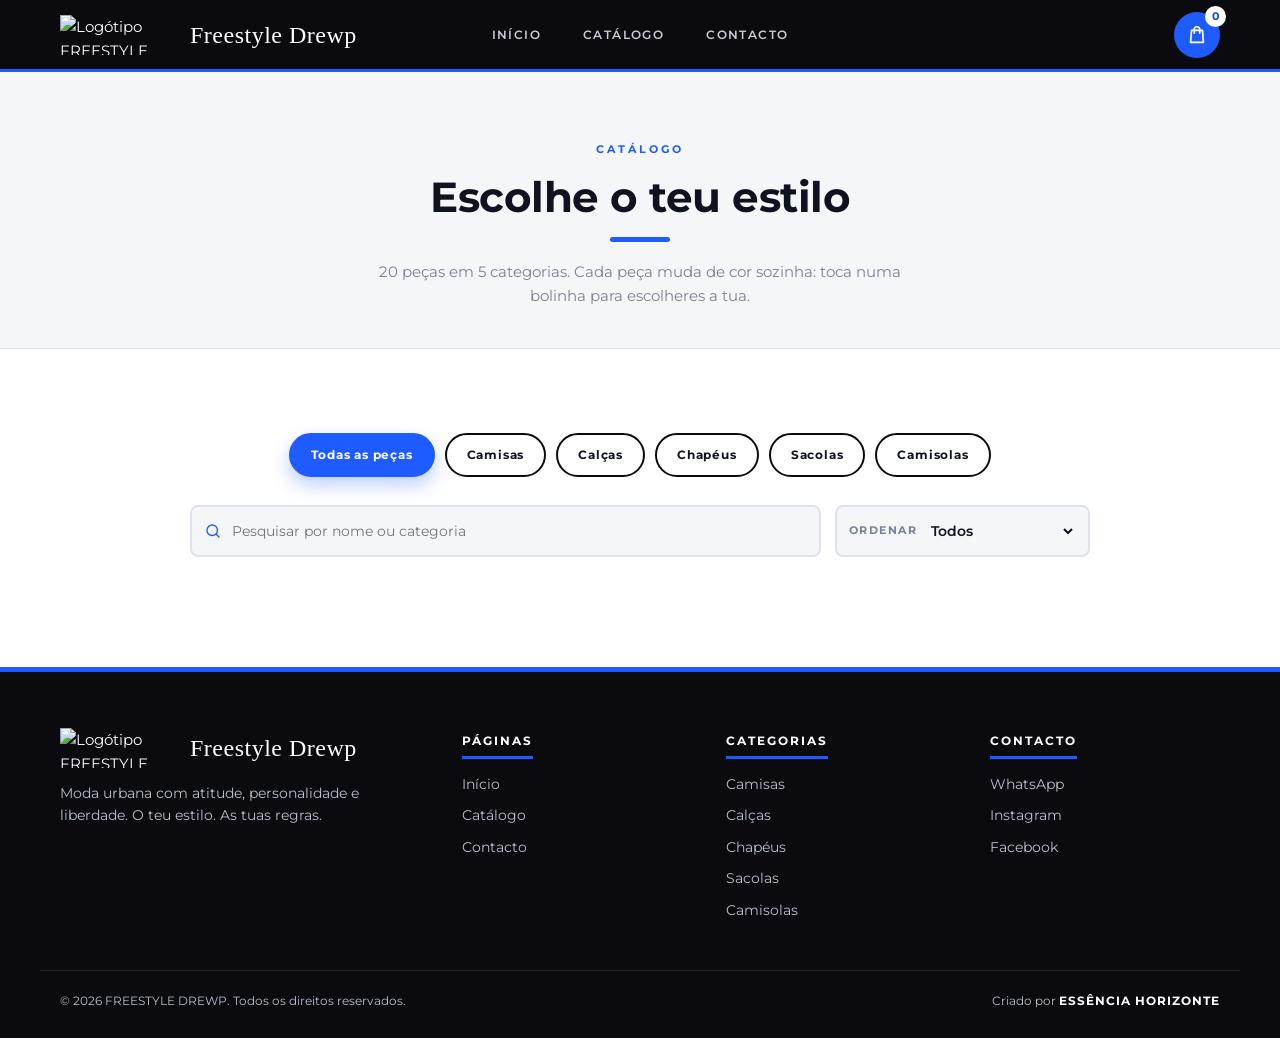
==== commit 1a9303f2: "Atualizar o catalogo.html" ====
--- a/catalogo.html
+++ b/catalogo.html
@@ -4,7 +4,7 @@
   <meta charset="UTF-8">
   <meta name="viewport" content="width=device-width, initial-scale=1.0">
   <meta name="theme-color" content="#0a0a0f">
-  <meta name="description" content="Catálogo FREESTYLE DREWP. Camisas, calções, chapéus, sacolas e camisolas em várias cores.">
+  <meta name="description" content="Catálogo FREESTYLE DREWP. Camisas, calças, chapéus, sacolas e camisolas em várias cores.">
   <title>Catálogo | FREESTYLE DREWP</title>
   <link rel="icon" href="./imagens/logotipo.png">
   <link rel="preconnect" href="https://fonts.googleapis.com">
@@ -61,7 +61,7 @@
         <div class="filters" id="categoryFilters" role="group" aria-label="Filtrar por categoria">
           <button type="button" class="filter-btn is-active" data-category="todas" aria-pressed="true">Todas as peças</button>
           <button type="button" class="filter-btn" data-category="camisa" aria-pressed="false">Camisas</button>
-          <button type="button" class="filter-btn" data-category="calcao" aria-pressed="false">Calções</button>
+          <button type="button" class="filter-btn" data-category="calsa" aria-pressed="false">Calças</button>
           <button type="button" class="filter-btn" data-category="chapeu" aria-pressed="false">Chapéus</button>
           <button type="button" class="filter-btn" data-category="sacola" aria-pressed="false">Sacolas</button>
           <button type="button" class="filter-btn" data-category="camisola" aria-pressed="false">Camisolas</button>
@@ -127,7 +127,7 @@
         <h4>Categorias</h4>
         <ul>
           <li><a href="catalogo.html?categoria=camisa" data-go-category="camisa">Camisas</a></li>
-          <li><a href="catalogo.html?categoria=calcao" data-go-category="calcao">Calções</a></li>
+          <li><a href="catalogo.html?categoria=calsa" data-go-category="calsa">Calças</a></li>
           <li><a href="catalogo.html?categoria=chapeu" data-go-category="chapeu">Chapéus</a></li>
           <li><a href="catalogo.html?categoria=sacola" data-go-category="sacola">Sacolas</a></li>
           <li><a href="catalogo.html?categoria=camisola" data-go-category="camisola">Camisolas</a></li>
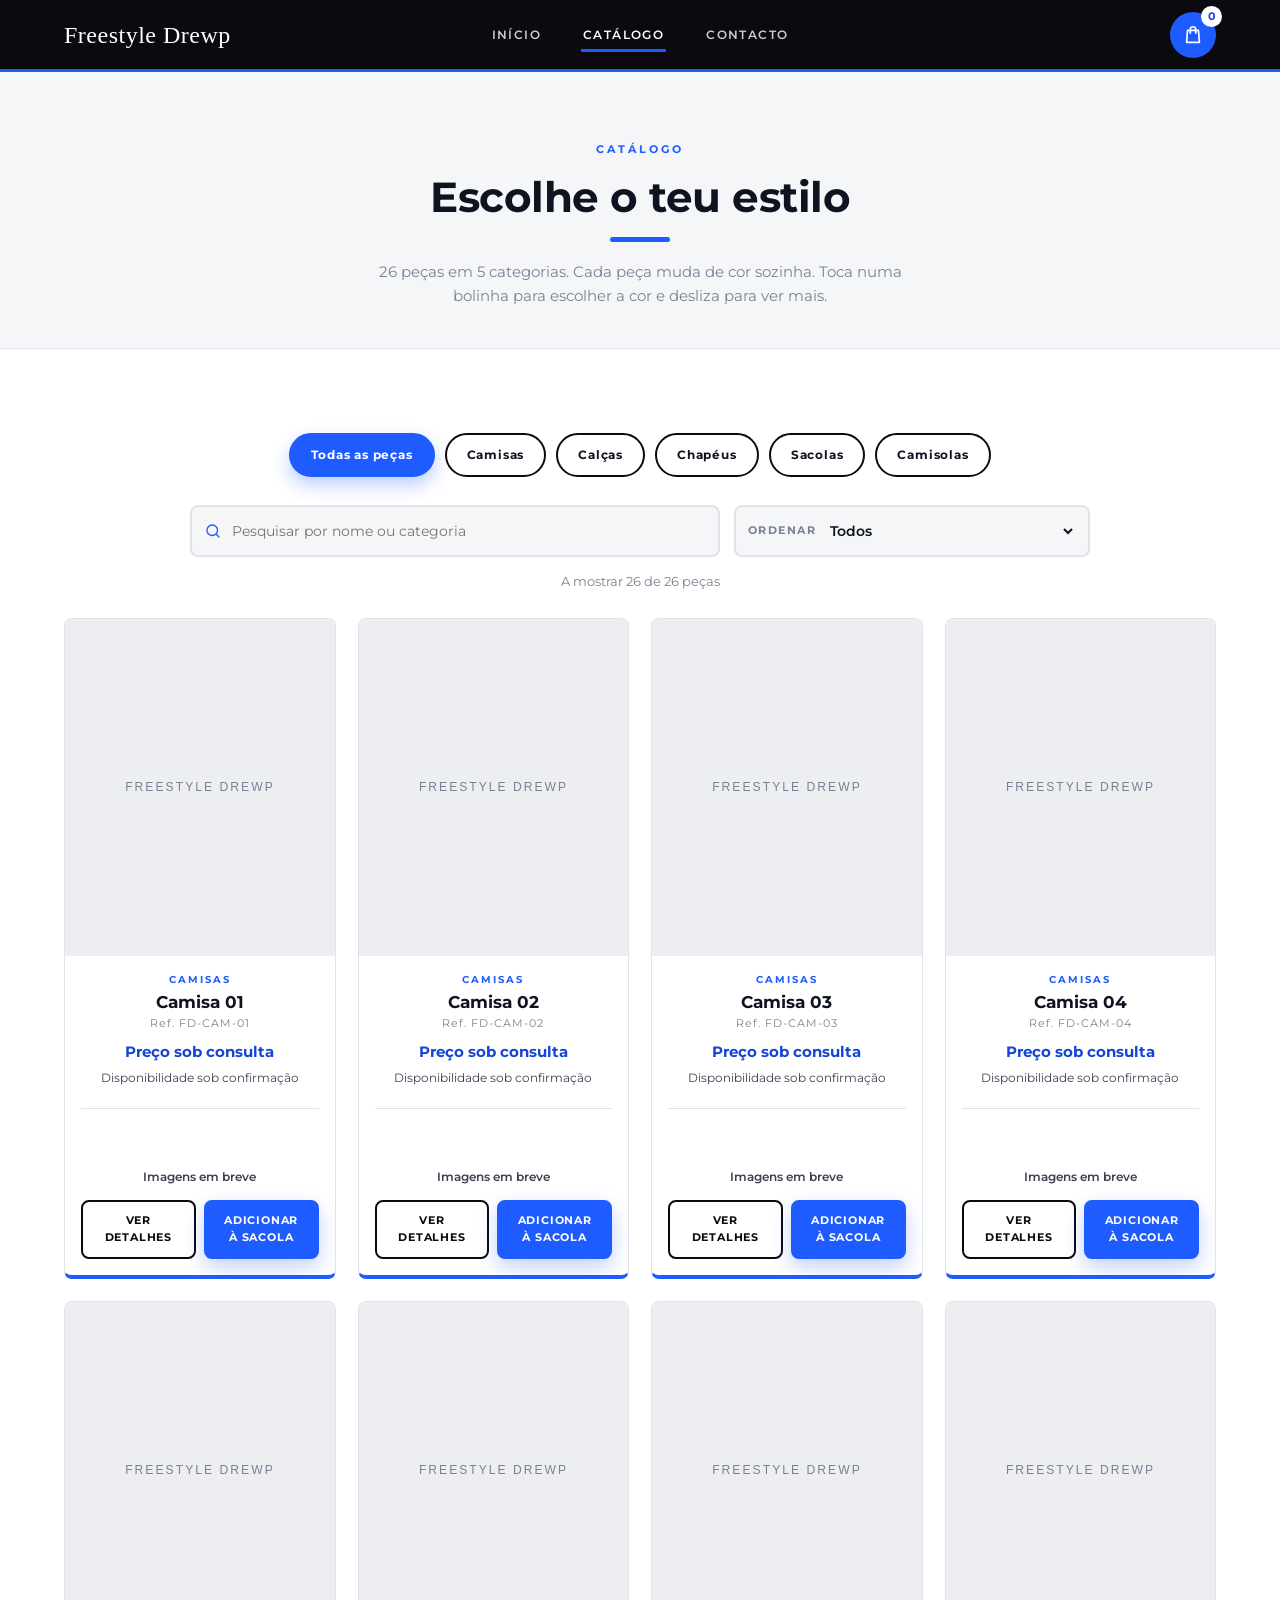
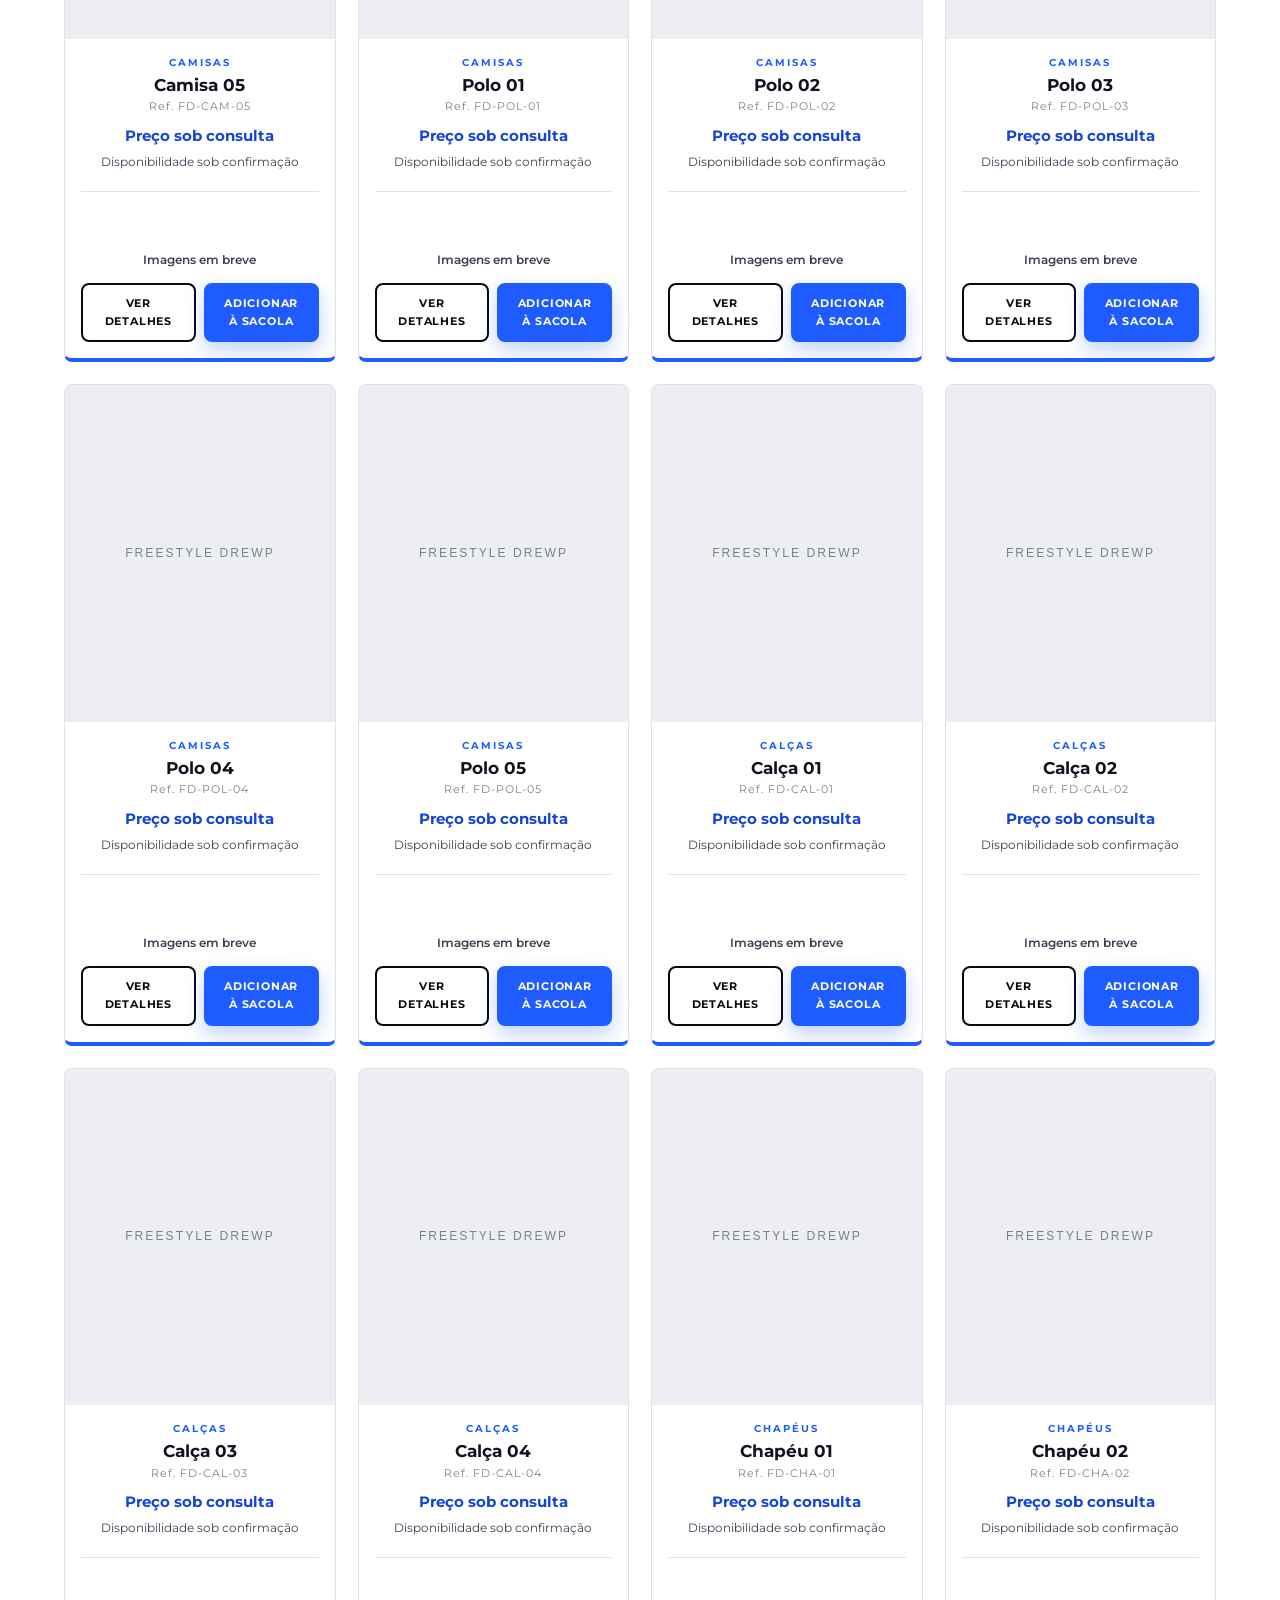
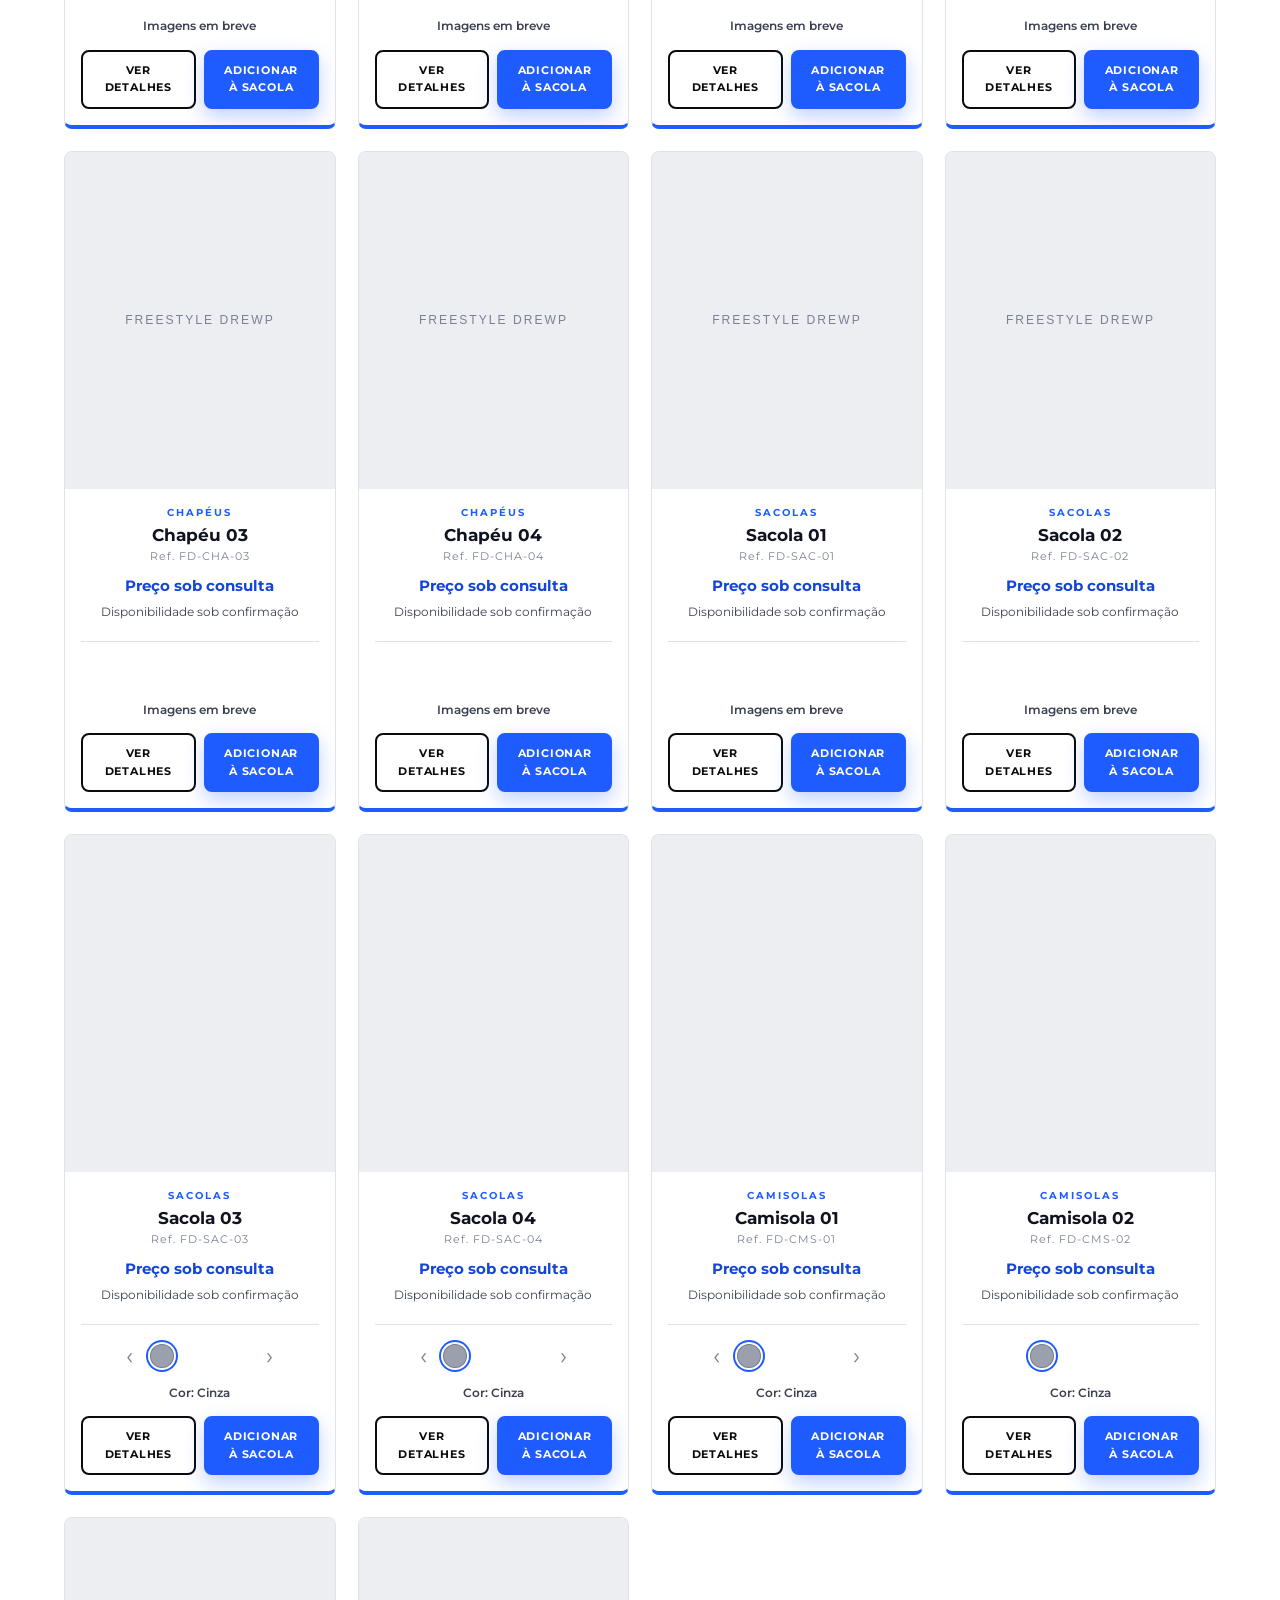
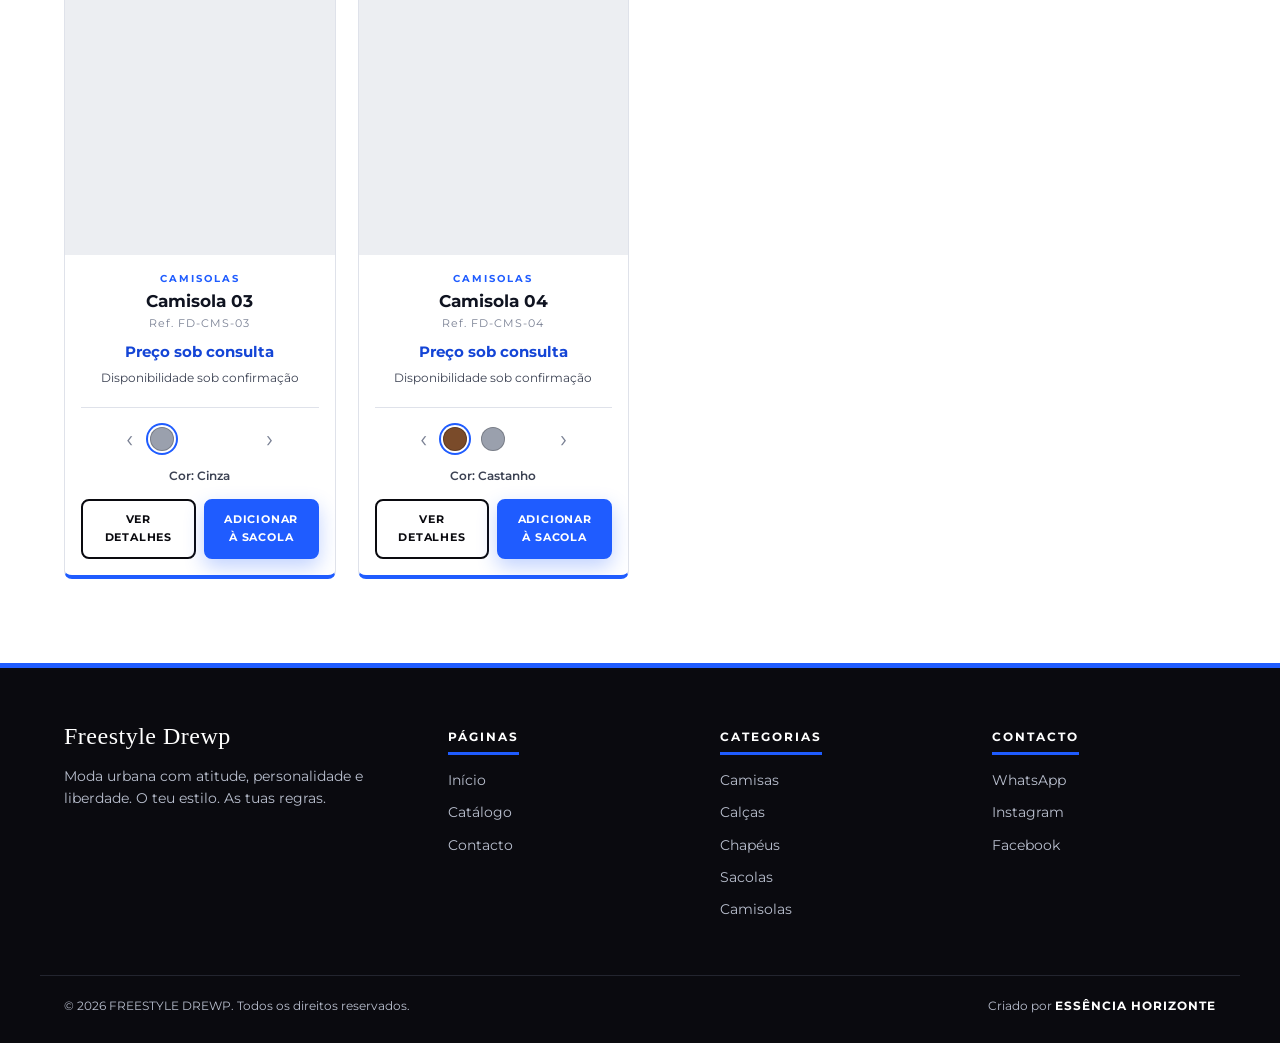
==== commit 040e1163: "Add files via upload" ====
--- a/catalogo.html
+++ b/catalogo.html
@@ -51,7 +51,7 @@
       <div class="container">
         <p class="eyebrow">Catálogo</p>
         <h1 class="section-title">Escolhe o teu estilo</h1>
-        <p class="section-text">20 peças em 5 categorias. Cada peça muda de cor sozinha: toca numa bolinha para escolheres a tua.</p>
+        <p class="section-text"><span id="totalCount">26</span> peças em 5 categorias. Cada peça muda de cor sozinha. Toca numa bolinha para escolher a cor e desliza para ver mais.</p>
       </div>
     </section>
 
@@ -211,7 +211,7 @@
         <div><span>Artigos</span><strong id="bagSummaryCount">0</strong></div>
         <div><span>Total</span><strong id="bagTotal">Preço sob consulta</strong></div>
       </div>
-      <button type="button" class="btn btn-primary btn-block" id="bagCheckout">Finalizar encomenda</button>
+      <button type="button" class="btn btn-whatsapp btn-block" id="bagCheckout">Finalizar encomenda</button>
       <div class="bag-secondary">
         <button type="button" class="btn btn-outline" id="bagContinue">Continuar a comprar</button>
         <button type="button" class="btn btn-outline" id="bagClear">Esvaziar sacola</button>
--- a/style.css
+++ b/style.css
@@ -8,6 +8,12 @@
   --blue: #1f5cff;
   --blue-dark: #1445d6;
   --blue-soft: #eaf0ff;
+  --graphite: #1f1f24;
+  --graphite-2: #34343b;
+  --whatsapp: #25d366;
+  --whatsapp-dark: #1ebe5a;
+  --dot-slot: 38px;
+  --dot-pad: 7px;
   --white: #ffffff;
   --paper: #f5f6f8;
   --black: #0a0a0f;
@@ -65,8 +71,8 @@
   max-width: var(--page-w);
   margin-left: auto;
   margin-right: auto;
-  padding-left: 20px;
-  padding-right: 20px;
+  padding-left: 24px;
+  padding-right: 24px;
 }
 
 .visually-hidden {
@@ -125,6 +131,14 @@
 
 .btn-ghost-light { border-color: rgba(255, 255, 255, .85); color: var(--white); }
 .btn-ghost-light:hover { background: var(--white); color: var(--black); }
+
+/* Preto-cinza escuro (botões "catálogo") */
+.btn-graphite { background: var(--graphite); border-color: var(--graphite); color: var(--white); box-shadow: 0 8px 20px rgba(31, 31, 36, .28); }
+.btn-graphite:hover { background: var(--graphite-2); border-color: var(--graphite-2); }
+
+/* Verde do WhatsApp */
+.btn-whatsapp { background: var(--whatsapp); border-color: var(--whatsapp); color: var(--white); box-shadow: 0 8px 20px rgba(37, 211, 102, .32); }
+.btn-whatsapp:hover { background: var(--whatsapp-dark); border-color: var(--whatsapp-dark); }
 
 .btn-sm { min-height: 44px; padding: 10px 12px; font-size: 11px; letter-spacing: .8px; }
 .btn-block { width: 100%; }
@@ -174,7 +188,7 @@
   display: grid;
   grid-template-columns: 1fr auto 1fr;
   align-items: center;
-  gap: 20px;
+  column-gap: 32px;
 }
 
 .brand {
@@ -325,19 +339,26 @@
   animation: fadeUp .9s ease both;
 }
 .hero .eyebrow {
-  margin-bottom: 20px;
-  padding: 7px 16px;
+  margin-bottom: 22px;
+  padding: 8px 18px;
   border-radius: 40px;
-  background: var(--blue);
+  background: var(--black);
+  border: 1px solid rgba(255, 255, 255, .22);
   color: var(--white);
 }
 .hero-brand {
-  margin-bottom: 14px;
+  display: block;
+  width: fit-content;
+  max-width: 100%;
+  margin: 0 auto 18px;
+  padding: .06em .3em .12em;
+  background: rgba(31, 31, 36, .82);
+  border-radius: 16px;
   font-family: var(--font-brand);
   font-weight: 400;
   font-size: clamp(44px, 12vw, 116px);
   line-height: 1;
-  text-shadow: 0 4px 0 var(--blue), 0 10px 40px rgba(0, 0, 0, .5);
+  text-shadow: 0 4px 0 #3a3a42, 0 10px 36px rgba(0, 0, 0, .45);
 }
 .hero-title {
   margin-bottom: 16px;
@@ -489,10 +510,11 @@
   width: 52px; height: 52px;
   margin-bottom: 14px;
   border-radius: 50%;
-  background: var(--blue);
+  background: var(--graphite);
   color: var(--white);
   font-size: 22px;
   font-weight: 700;
+  box-shadow: 0 8px 18px rgba(31, 31, 36, .25);
 }
 .step h3 { margin-bottom: 6px; font-size: 18px; }
 .step p { font-size: 14px; color: var(--gray-500); }
@@ -508,6 +530,70 @@
 }
 .cta-box h2 { margin-bottom: 10px; font-size: clamp(24px, 4.5vw, 36px); line-height: 1.2; }
 .cta-box p { max-width: 520px; margin: 0 auto 26px; color: var(--gray-700); }
+
+/* ---------- Início: novidades (vitrine com troca automática) ---------- */
+.showcase {
+  display: grid;
+  grid-template-columns: 1fr 1fr;
+  gap: 56px;
+  align-items: center;
+  max-width: 1000px;
+  margin: 0 auto;
+}
+.showcase-media {
+  position: relative;
+  aspect-ratio: 1 / 1;
+  overflow: hidden;
+  background: var(--gray-100);
+  border-radius: 16px;
+  box-shadow: var(--shadow);
+}
+.showcase-media::before {
+  content: 'FREESTYLE DREWP';
+  position: absolute;
+  inset: 0;
+  display: grid;
+  place-items: center;
+  font-family: var(--font-brand);
+  font-size: 26px;
+  letter-spacing: 1px;
+  color: var(--gray-300);
+}
+.showcase-slide {
+  position: absolute;
+  inset: 0;
+  width: 100%; height: 100%;
+  object-fit: cover;
+  opacity: 0;
+  transition: opacity 1s ease;
+}
+.showcase-slide.is-active { opacity: 1; }
+.showcase-slide.is-missing { display: none; }
+.showcase-dots {
+  position: absolute;
+  left: 0; right: 0; bottom: 14px;
+  z-index: 3;
+  display: flex;
+  justify-content: center;
+  gap: 8px;
+}
+.showcase-info h3 { margin-bottom: 12px; font-size: clamp(24px, 3.2vw, 32px); line-height: 1.2; }
+.showcase-info > p:not(.eyebrow) { margin-bottom: 18px; color: var(--gray-700); }
+.showcase-points { display: grid; gap: 10px; margin-bottom: 26px; }
+.showcase-points li {
+  position: relative;
+  padding-left: 26px;
+  font-weight: 600;
+  font-size: 14px;
+}
+.showcase-points li::before {
+  content: '';
+  position: absolute;
+  left: 0; top: 8px;
+  width: 10px; height: 10px;
+  border-radius: 50%;
+  background: var(--blue);
+}
 
 /* ---------- Banner das páginas internas ---------- */
 .page-hero {
@@ -671,27 +757,79 @@
 .product-price { margin-bottom: 4px; font-size: 15px; font-weight: 700; color: var(--blue-dark); }
 .product-stock { margin-bottom: 12px; font-size: 12px; color: var(--gray-700); }
 
-/* Bolinhas de cor */
+/* Bolinhas de cor: base (usada também na janela de detalhes) */
 .color-picker {
   display: flex;
   flex-wrap: wrap;
-  justify-content: center;
-  gap: 8px;
-  min-height: 34px;
-  margin-bottom: 6px;
+  justify-content: flex-start;
+  gap: 2px;
 }
 .color-dot {
-  width: 32px; height: 32px;
+  position: relative;
+  flex: 0 0 var(--dot-slot);
+  width: var(--dot-slot);
+  height: var(--dot-slot);
   padding: 0;
-  border: 3px solid var(--white);
+  border: 0;
+  border-radius: 50%;
+  background: none;
+  scroll-snap-align: start;
+  -webkit-tap-highlight-color: transparent;
+}
+.color-dot::before {
+  content: '';
+  position: absolute;
+  inset: var(--dot-pad);
   border-radius: 50%;
   background: var(--dot, #999);
-  box-shadow: 0 0 0 1.5px #b4bac8;
+  box-shadow: inset 0 0 0 1px rgba(0, 0, 0, .22);
   transition: transform .2s, box-shadow .2s;
 }
-.color-dot:hover { transform: scale(1.12); }
-.color-dot.is-active { box-shadow: 0 0 0 3px var(--blue); }
-.color-name { margin-bottom: 14px; font-size: 12px; font-weight: 600; color: var(--gray-700); }
+.color-dot:hover::before { transform: scale(1.12); }
+.color-dot.is-active::before {
+  box-shadow: inset 0 0 0 1px rgba(0, 0, 0, .22), 0 0 0 2px var(--white), 0 0 0 4px var(--blue);
+}
+
+/* Cartões: 3 cores em destaque e as restantes ao deslizar */
+.color-slider {
+  display: flex;
+  align-items: center;
+  justify-content: center;
+  gap: 2px;
+  margin: 8px 0 4px;
+  padding-top: 12px;
+  border-top: 1px solid var(--line);
+}
+.color-slider .color-picker {
+  position: relative;
+  flex: 0 0 auto;
+  width: calc(var(--dot-slot) * 3);
+  flex-wrap: nowrap;
+  gap: 0;
+  overflow-x: auto;
+  overflow-y: hidden;
+  scroll-snap-type: x mandatory;
+  scrollbar-width: none;
+  -webkit-overflow-scrolling: touch;
+}
+.color-slider .color-picker::-webkit-scrollbar { display: none; }
+.color-nav {
+  flex: 0 0 22px;
+  width: 22px;
+  height: var(--dot-slot);
+  padding: 0;
+  border: 0;
+  border-radius: 6px;
+  background: none;
+  font-size: 24px;
+  line-height: 1;
+  color: var(--gray-500);
+  transition: color .2s, background .2s;
+}
+.color-nav:hover { color: var(--blue); background: var(--blue-soft); }
+.color-slider:not([data-many="true"]) .color-nav { visibility: hidden; }
+
+.color-name { margin: 4px 0 14px; font-size: 12px; font-weight: 600; color: var(--gray-700); }
 
 .card-actions { display: grid; grid-template-columns: 1fr 1fr; gap: 8px; margin-top: auto; }
 .card-actions.single { grid-template-columns: 1fr; }
@@ -814,9 +952,9 @@
 }
 .footer-grid {
   display: grid;
-  grid-template-columns: 1.6fr 1fr 1fr 1fr;
-  gap: 34px;
-  padding-bottom: 40px;
+  grid-template-columns: 1.5fr 1fr 1fr 1fr;
+  gap: 40px 48px;
+  padding-bottom: 44px;
 }
 .footer-brand p { max-width: 320px; margin-top: 14px; font-size: 14px; }
 .site-footer h4 {
@@ -829,7 +967,7 @@
   letter-spacing: 2px;
   text-transform: uppercase;
 }
-.site-footer li { margin-bottom: 9px; font-size: 14px; }
+.site-footer li { margin-bottom: 10px; font-size: 14px; }
 .site-footer li a { transition: color .2s; }
 .site-footer li a:hover { color: var(--white); }
 .footer-bottom {
@@ -905,8 +1043,8 @@
 .modal-info h3 { font-size: 26px; line-height: 1.2; }
 .modal-description { margin: 6px 0; font-size: 14px; color: var(--gray-700); }
 .modal-info .product-price { font-size: 20px; }
-.modal-info .color-picker { justify-content: flex-start; margin-bottom: 0; }
-.modal-info .color-name { margin-bottom: 8px; }
+.modal-info .color-picker { justify-content: flex-start; margin: 2px 0 0; }
+.modal-info .color-name { margin: 2px 0 8px; }
 
 .field { display: flex; flex-direction: column; gap: 6px; margin-bottom: 6px; }
 .field label, .field-label {
@@ -1056,14 +1194,21 @@
 .toast.is-warning { border-left-color: var(--white); }
 
 /* ---------- Tablet ---------- */
+@media (max-width: 1180px) {
+  .product-grid { grid-template-columns: repeat(3, minmax(0, 1fr)); }
+}
+
 @media (max-width: 1100px) {
-  .product-grid { grid-template-columns: repeat(3, minmax(0, 1fr)); }
   .category-tile { flex-basis: calc(33.333% - 12px); }
-  .footer-grid { grid-template-columns: 1fr 1fr; }
+  .footer-grid { grid-template-columns: repeat(3, 1fr); }
+  .footer-brand { grid-column: 1 / -1; }
 }
 
 @media (max-width: 900px) {
   :root { --header-h: 66px; }
+
+  .container { padding-left: 20px; padding-right: 20px; }
+  .header-actions { gap: 8px; }
 
   .header-inner { grid-template-columns: 1fr auto; }
   .menu-toggle { display: flex; }
@@ -1101,6 +1246,9 @@
 
   .product-grid { grid-template-columns: repeat(2, minmax(0, 1fr)); }
   .about-grid { grid-template-columns: 1fr; gap: 34px; text-align: center; }
+  .showcase { grid-template-columns: 1fr; gap: 32px; max-width: 520px; text-align: center; }
+  .showcase-points { justify-items: center; }
+  .showcase-points li { text-align: left; }
   .about-text .section-title::after { margin-left: auto; }
   .steps { grid-template-columns: 1fr; }
   .contact-layout { grid-template-columns: 1fr; }
@@ -1110,7 +1258,13 @@
 /* ---------- Telemóvel ---------- */
 @media (max-width: 640px) {
   body { font-size: 14px; }
-  .container { padding-left: 14px; padding-right: 14px; }
+  .container { padding-left: 16px; padding-right: 16px; }
+  .section { padding: 52px 0; }
+  .section-head { margin-bottom: 32px; }
+  .page-hero { padding: 48px 0 32px; }
+  .cta-box { padding: 40px 18px; }
+  :root { --dot-slot: 32px; --dot-pad: 6px; }
+  .color-nav { flex-basis: 18px; width: 18px; }
   .brand-text { font-size: 20px; }
   .brand-logo { height: 34px; max-width: 90px; }
 
@@ -1133,16 +1287,16 @@
   .sort-box select { flex: 1; text-align: right; }
 
   .product-grid { gap: 12px; }
-  .product-body { padding: 12px 10px; }
+  .product-body { padding: 12px 8px; }
   .product-name { font-size: 15px; }
   .card-actions { grid-template-columns: 1fr; }
-  .color-dot { width: 30px; height: 30px; }
 
   .about-values { grid-template-columns: 1fr; text-align: left; }
   .form-box { padding: 20px 16px; }
 
-  .footer-grid { grid-template-columns: 1fr 1fr; gap: 26px; text-align: center; }
+  .footer-grid { grid-template-columns: 1fr 1fr; gap: 28px 16px; text-align: center; padding-bottom: 32px; }
   .footer-brand { grid-column: 1 / -1; }
+  .footer-grid > div:last-child { grid-column: 1 / -1; }
   .footer-brand .brand { justify-content: center; }
   .footer-brand p { margin-left: auto; margin-right: auto; }
   .footer-bottom { flex-direction: column; align-items: center; text-align: center; }
@@ -1166,7 +1320,7 @@
   to { transform: none; opacity: 1; }
 }
 
-@media (max-width: 360px) {
+@media (max-width: 350px) {
   .product-grid { grid-template-columns: 1fr; }
 }
 
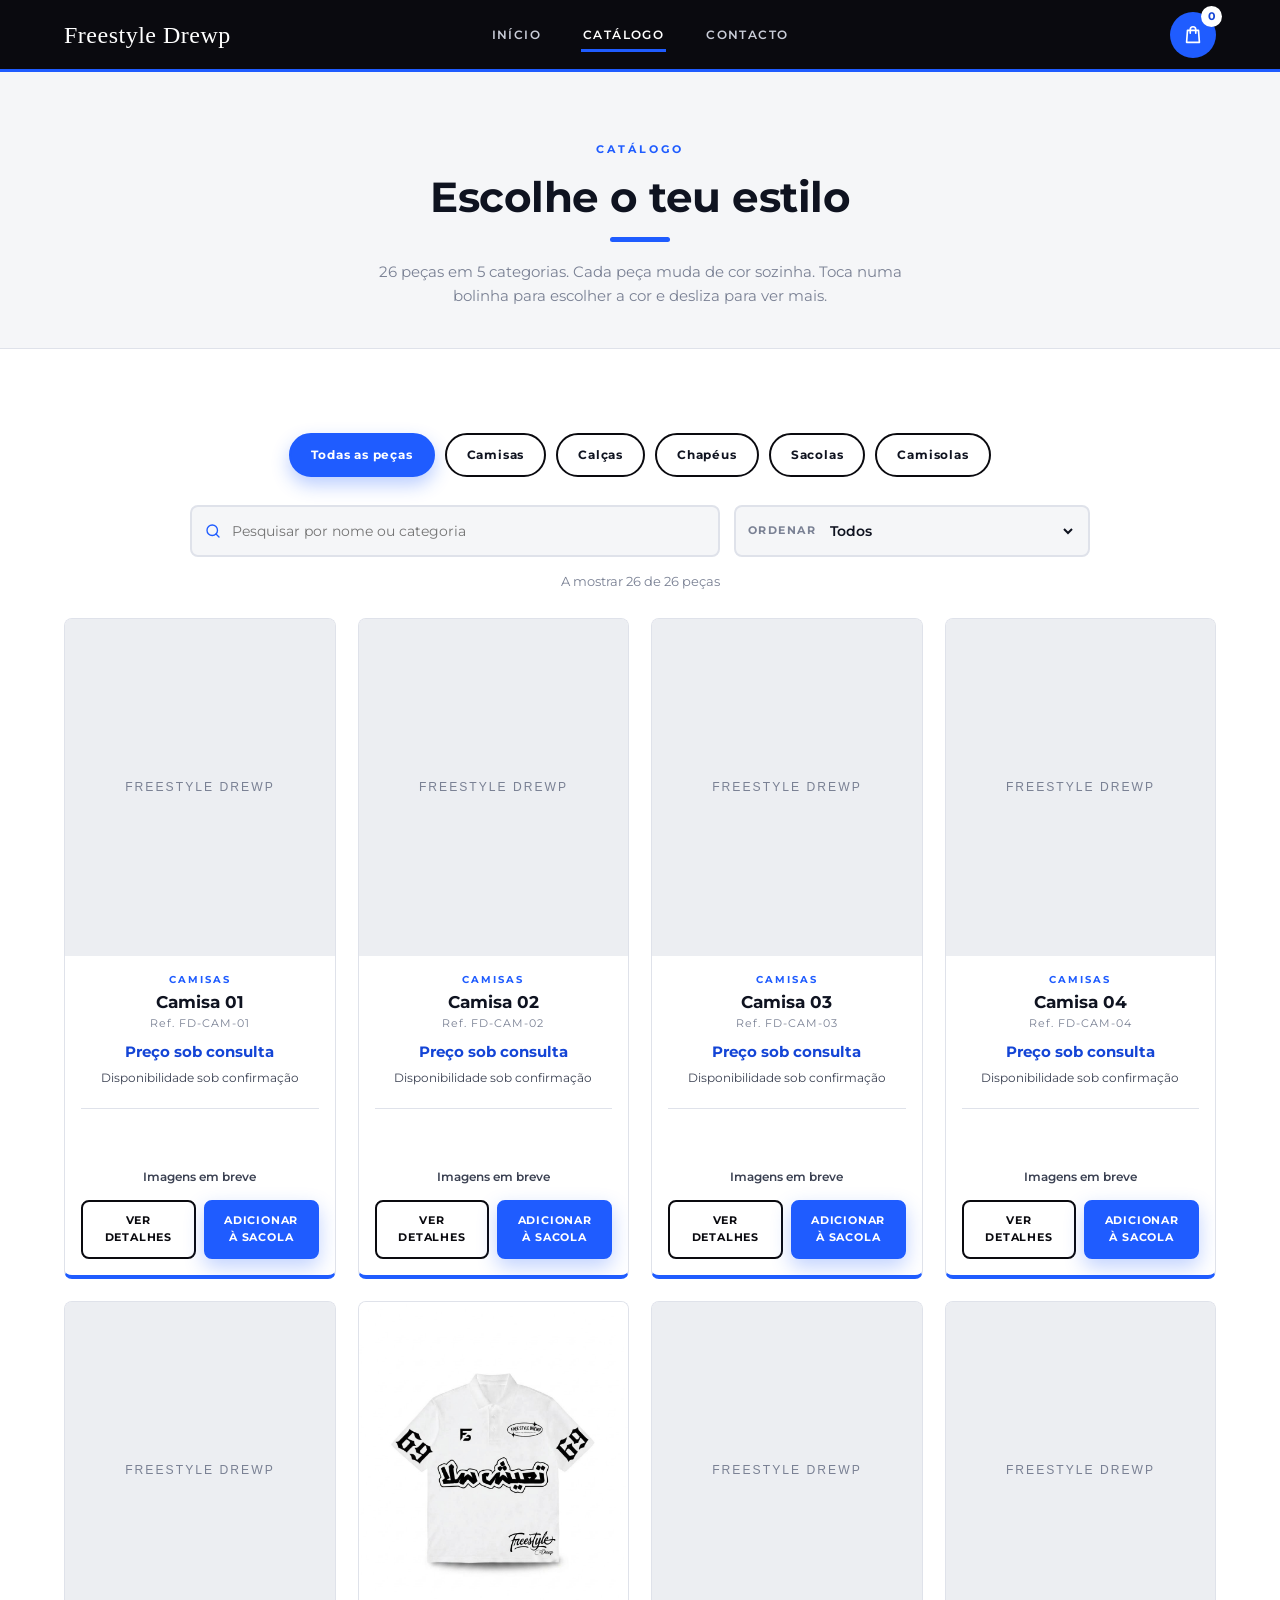
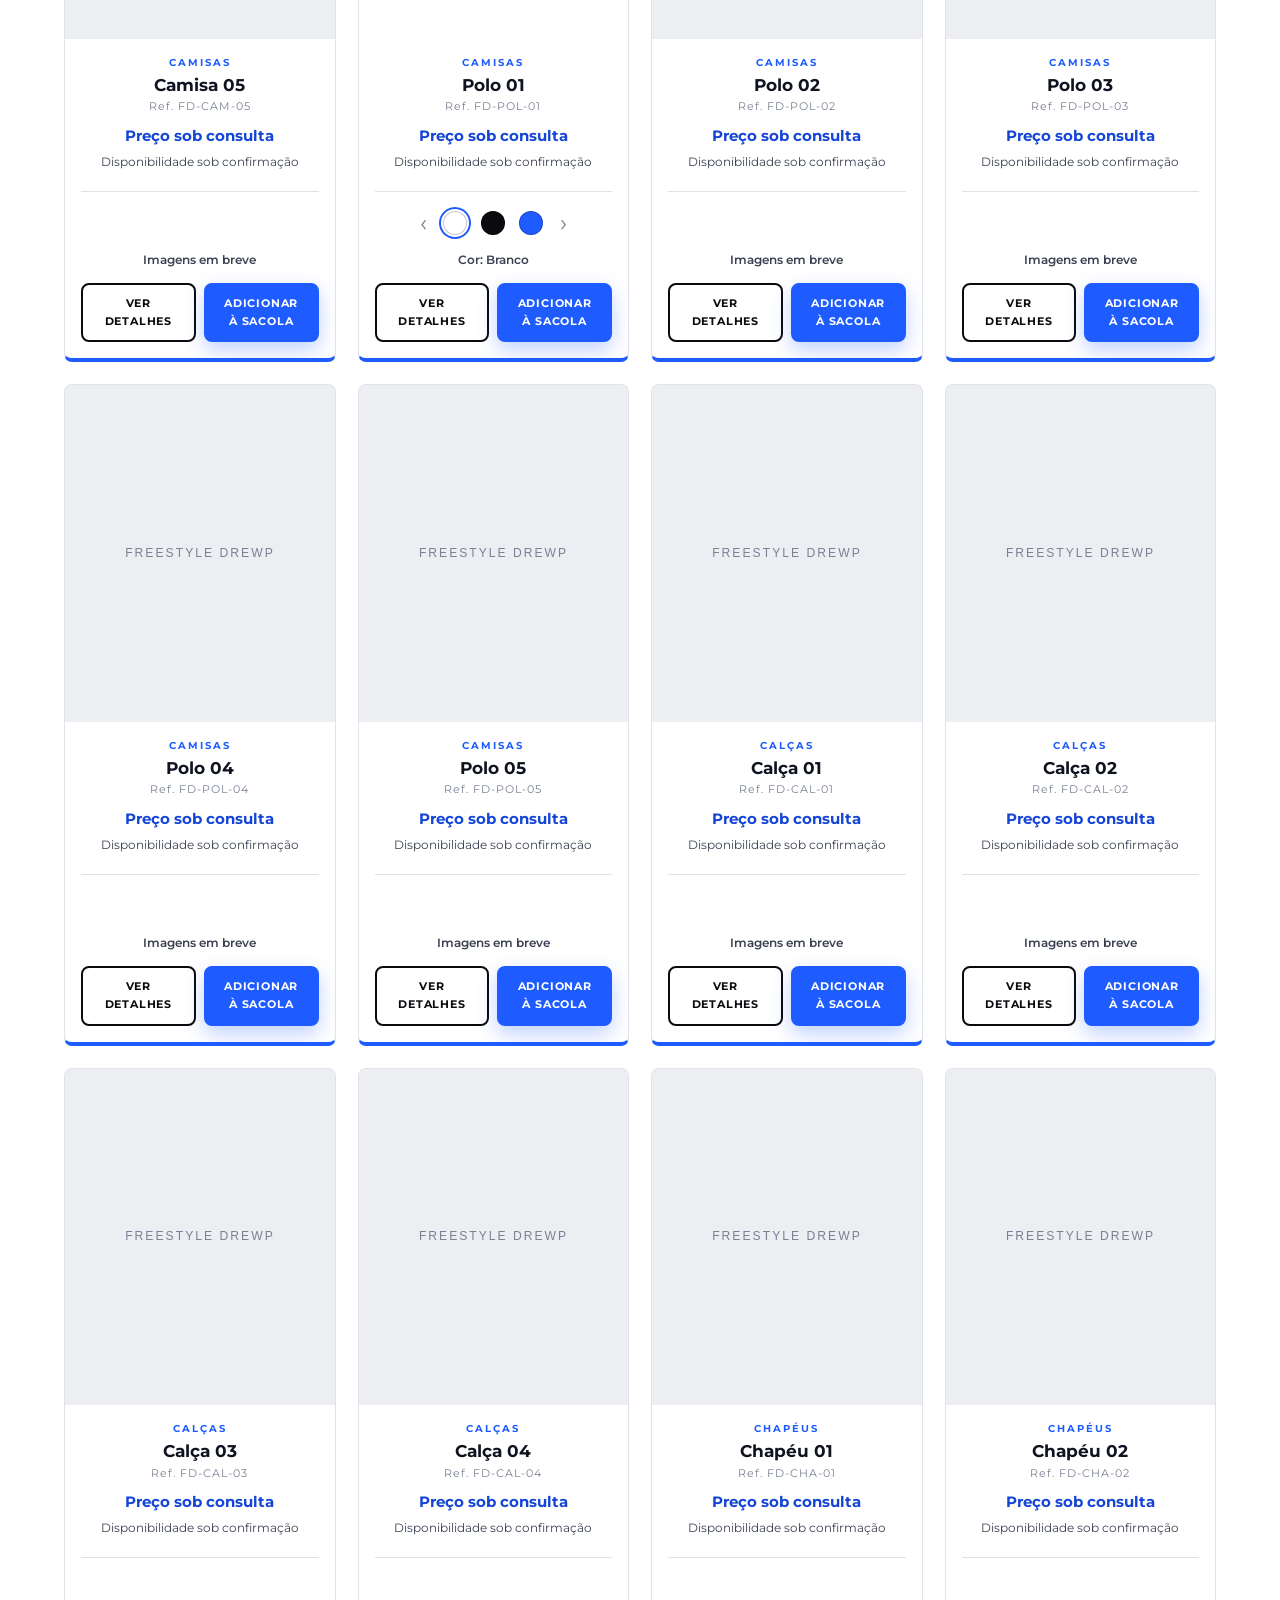
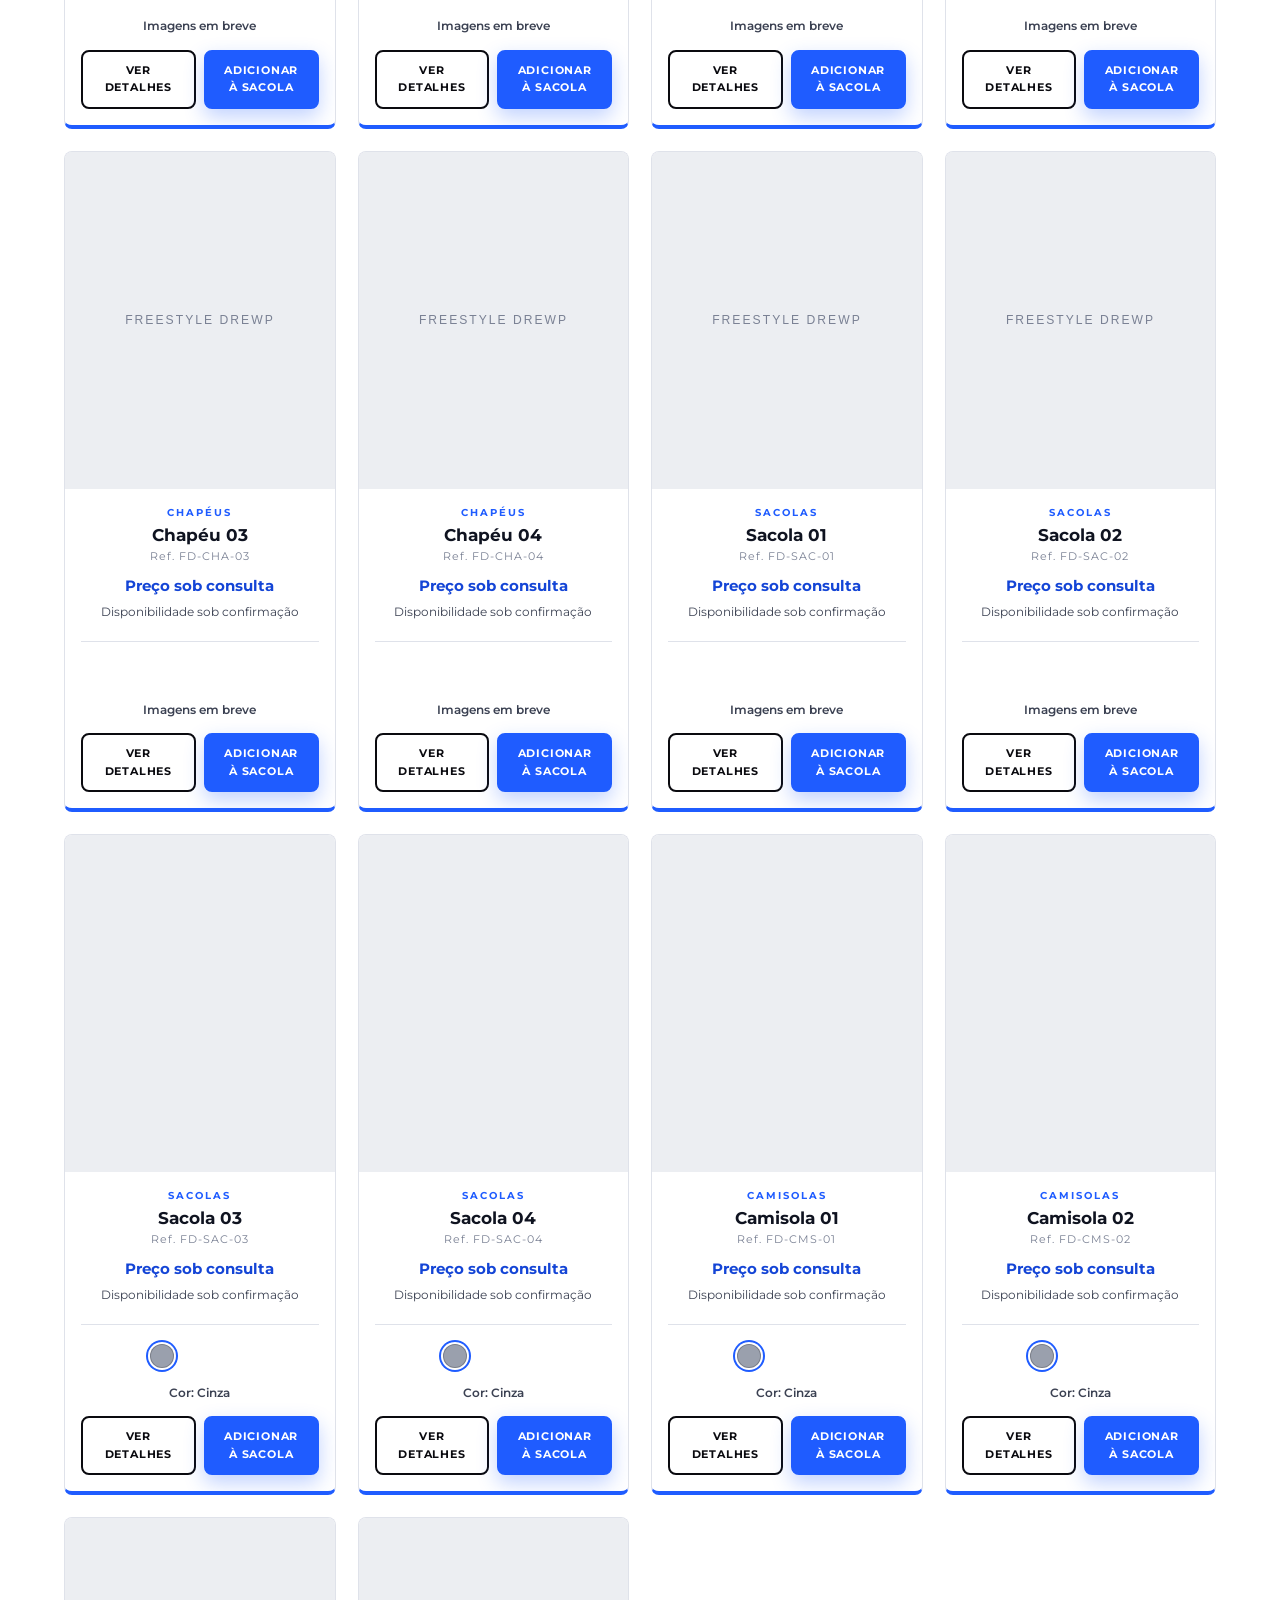
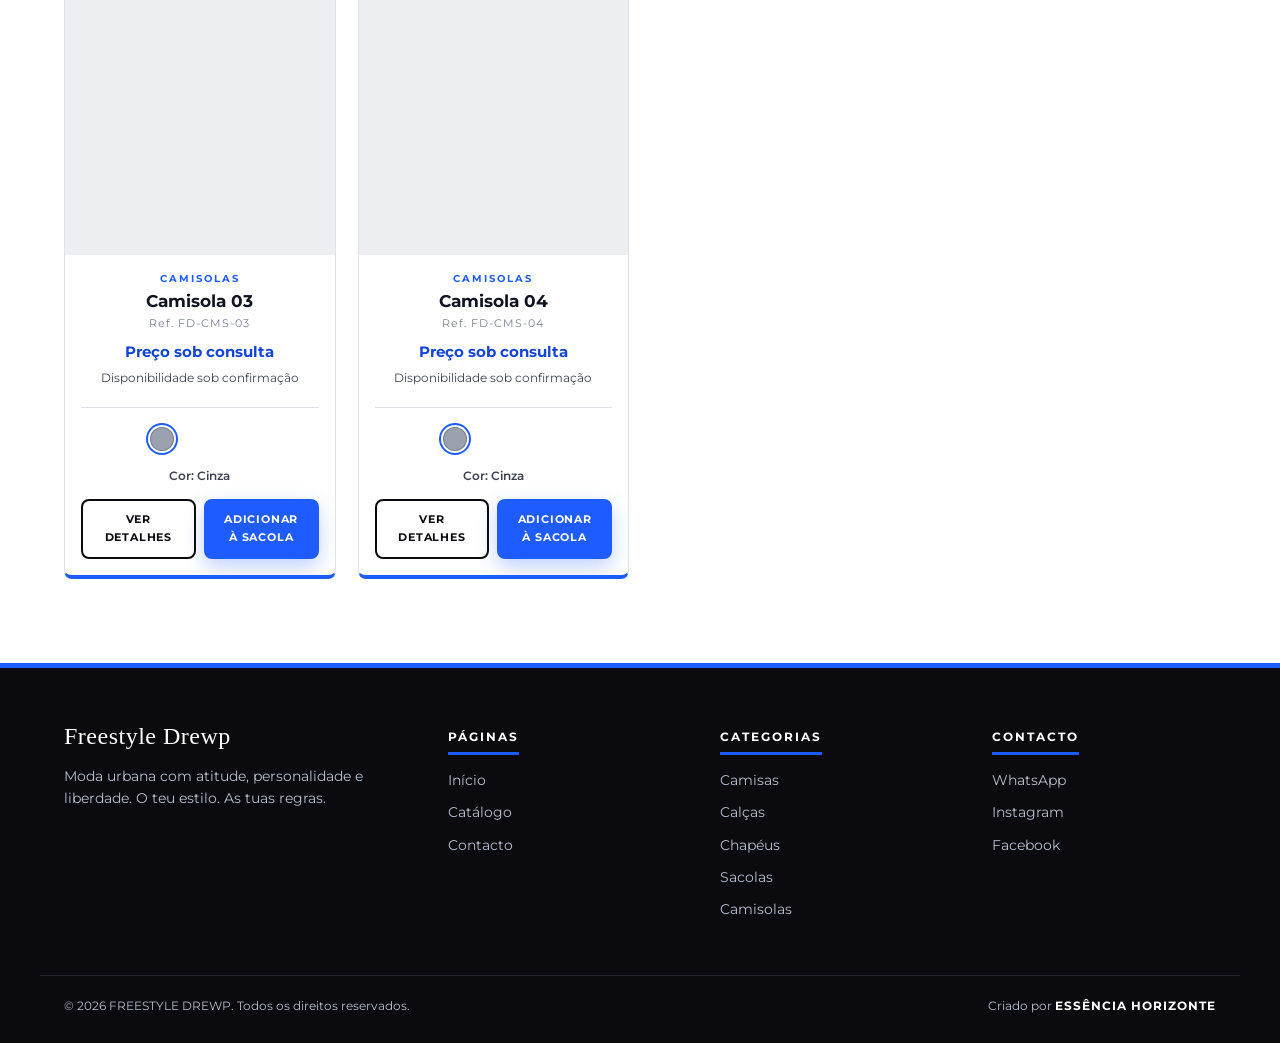
==== commit e820c82f: "Atualizar o catalogo.html" ====
--- a/catalogo.html
+++ b/catalogo.html
@@ -1,3 +1,4 @@
+
 <!DOCTYPE html>
 <html lang="pt">
 <head>
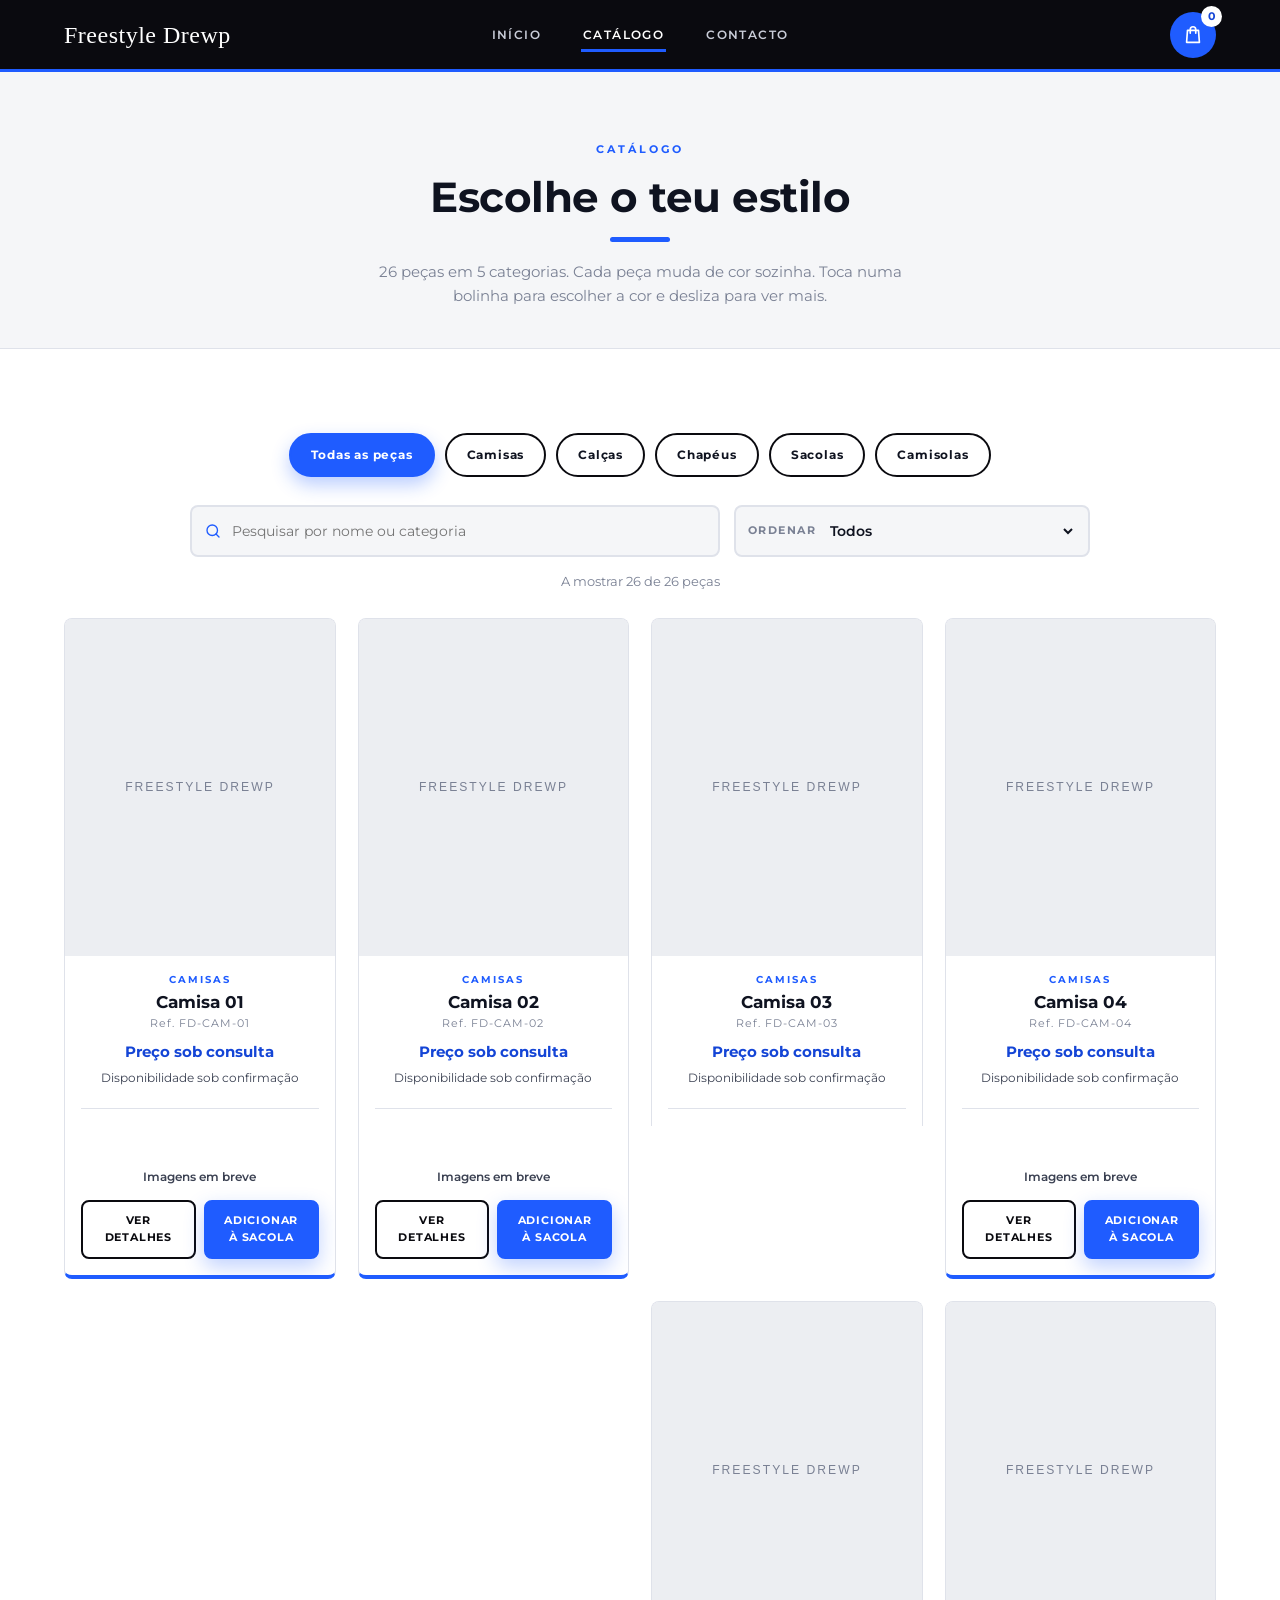
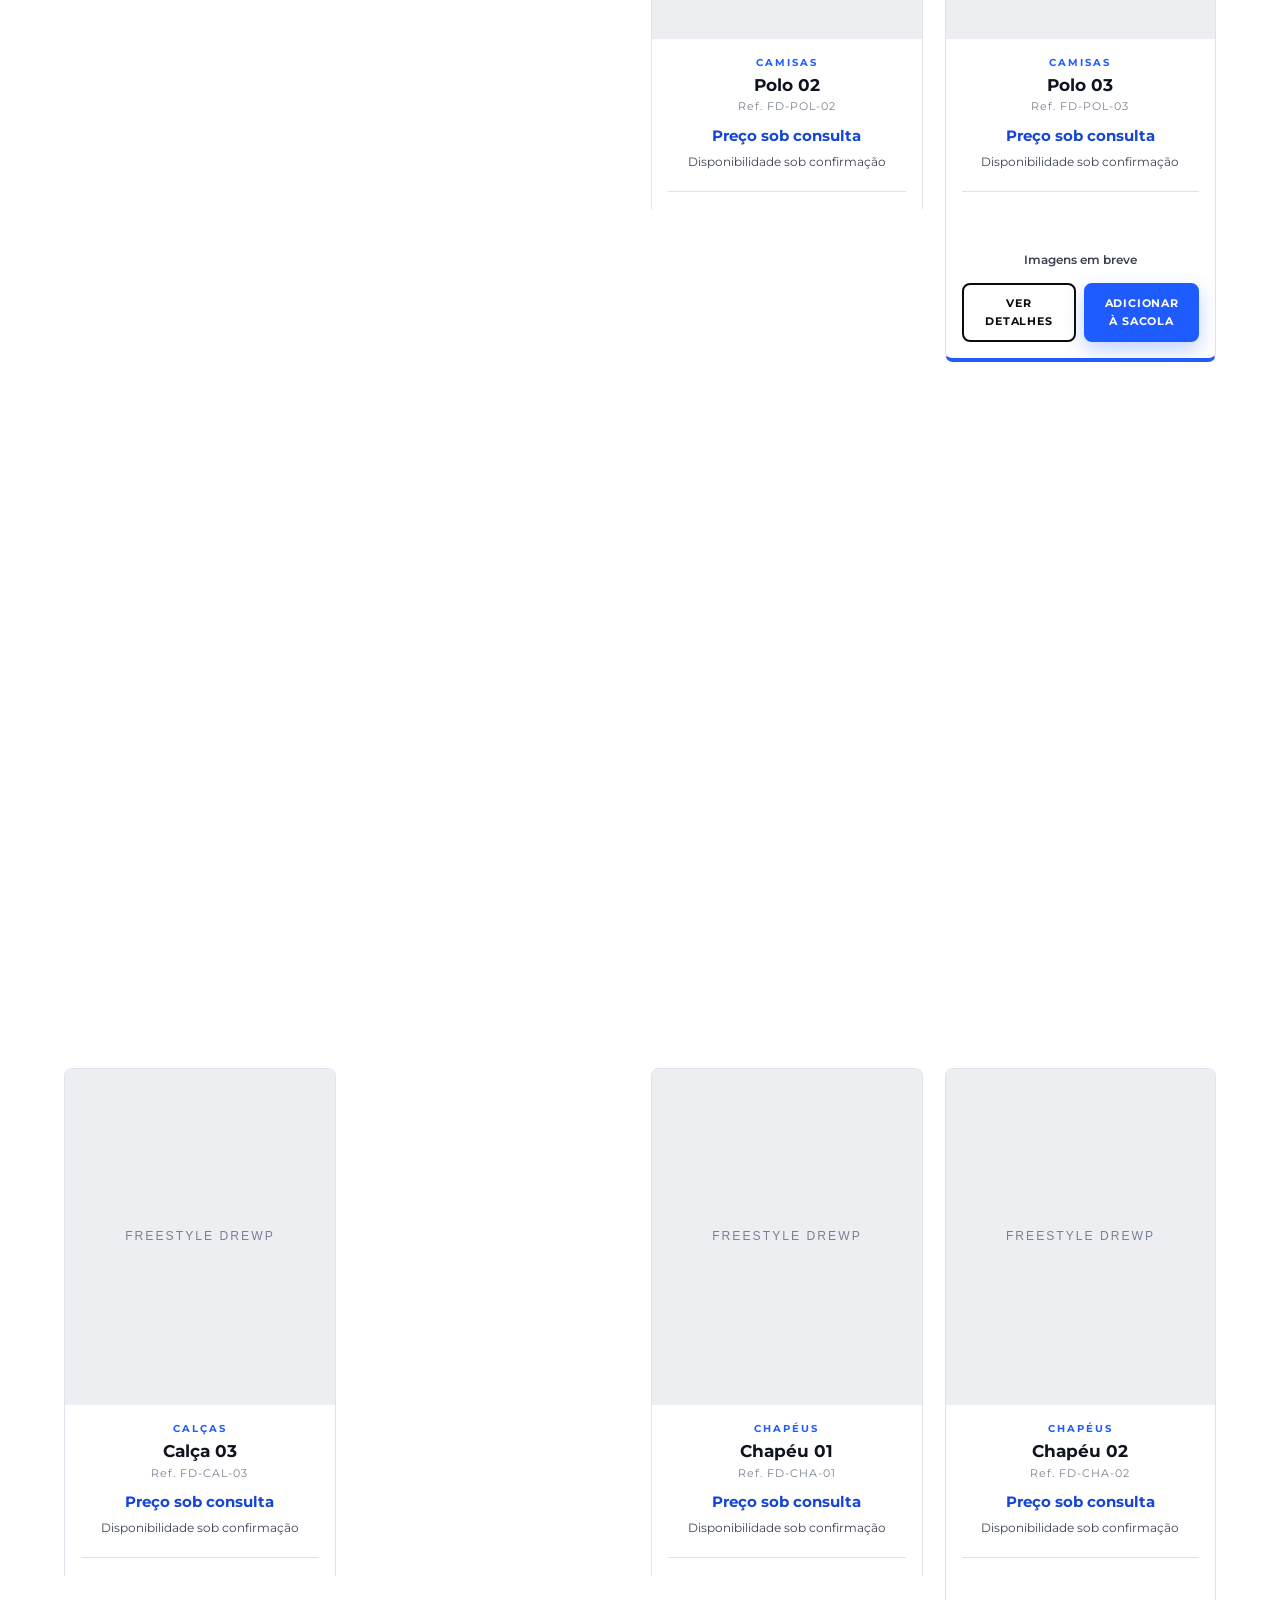
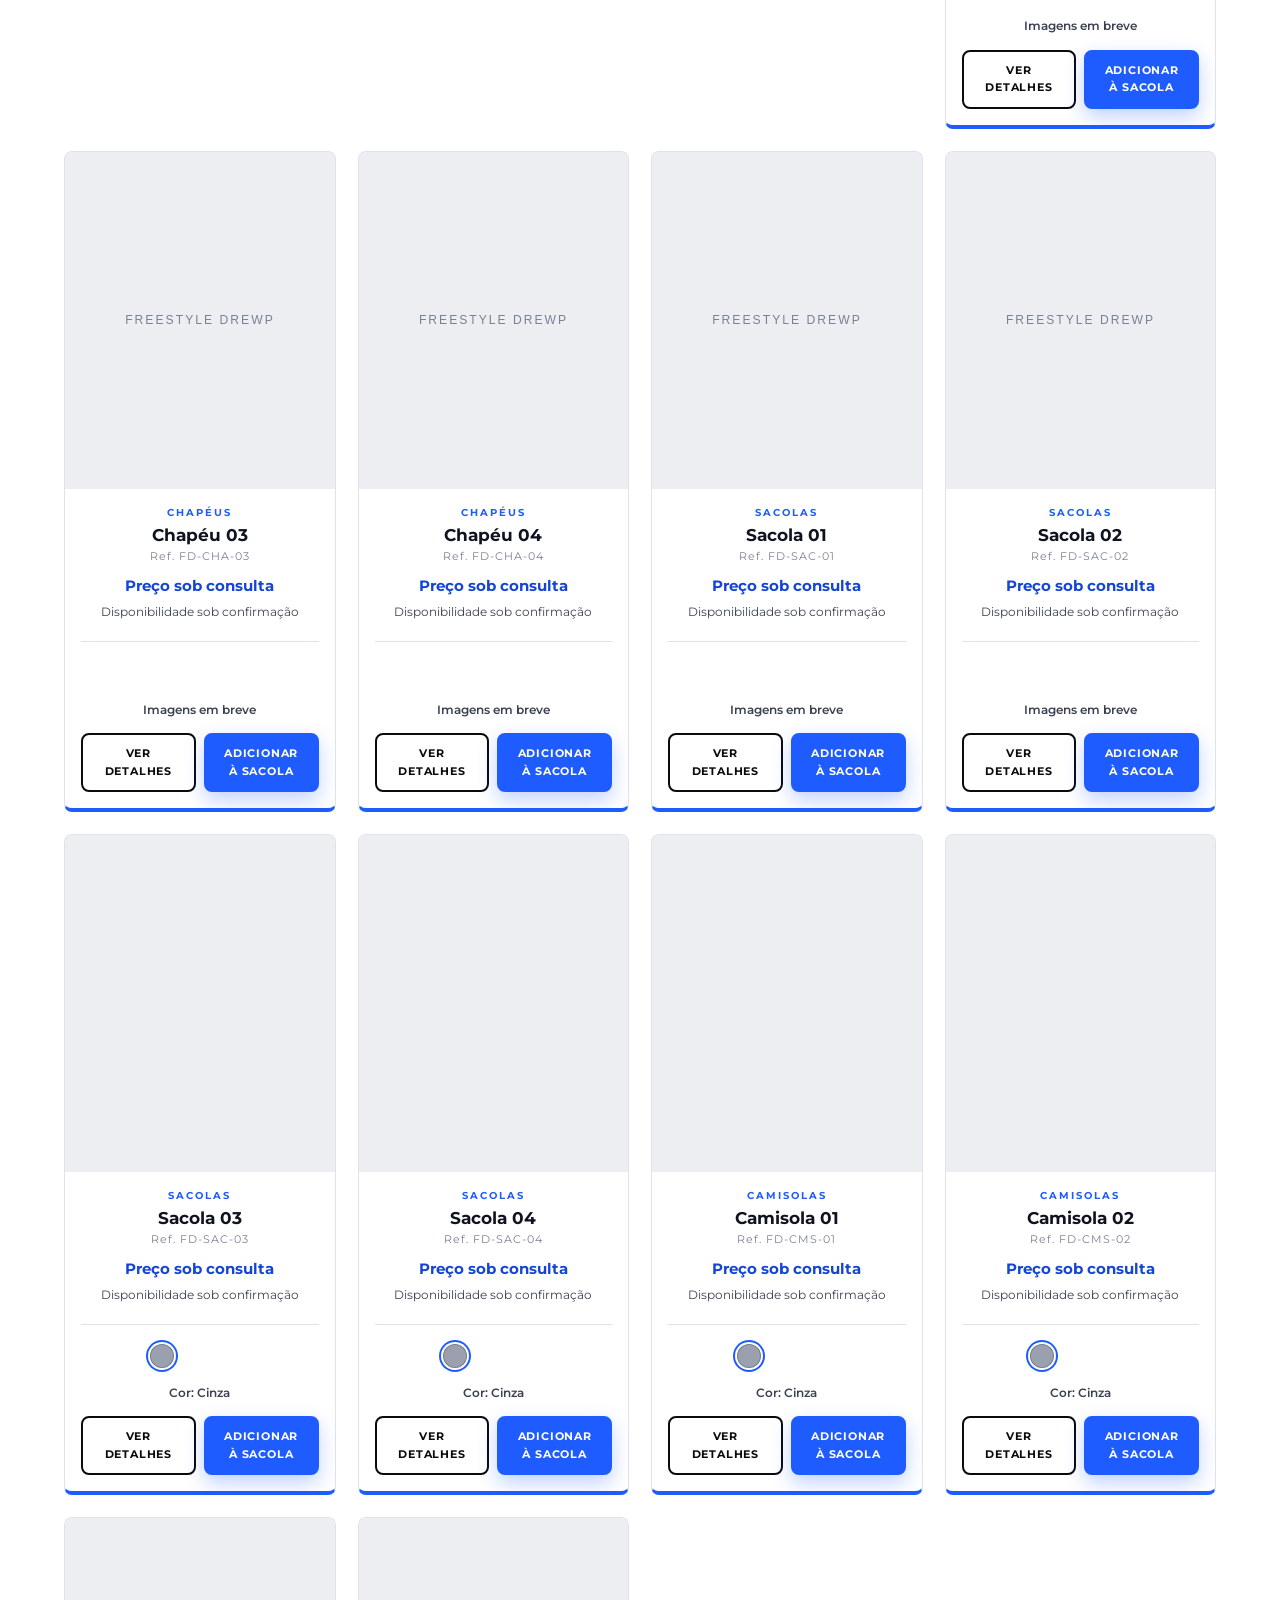
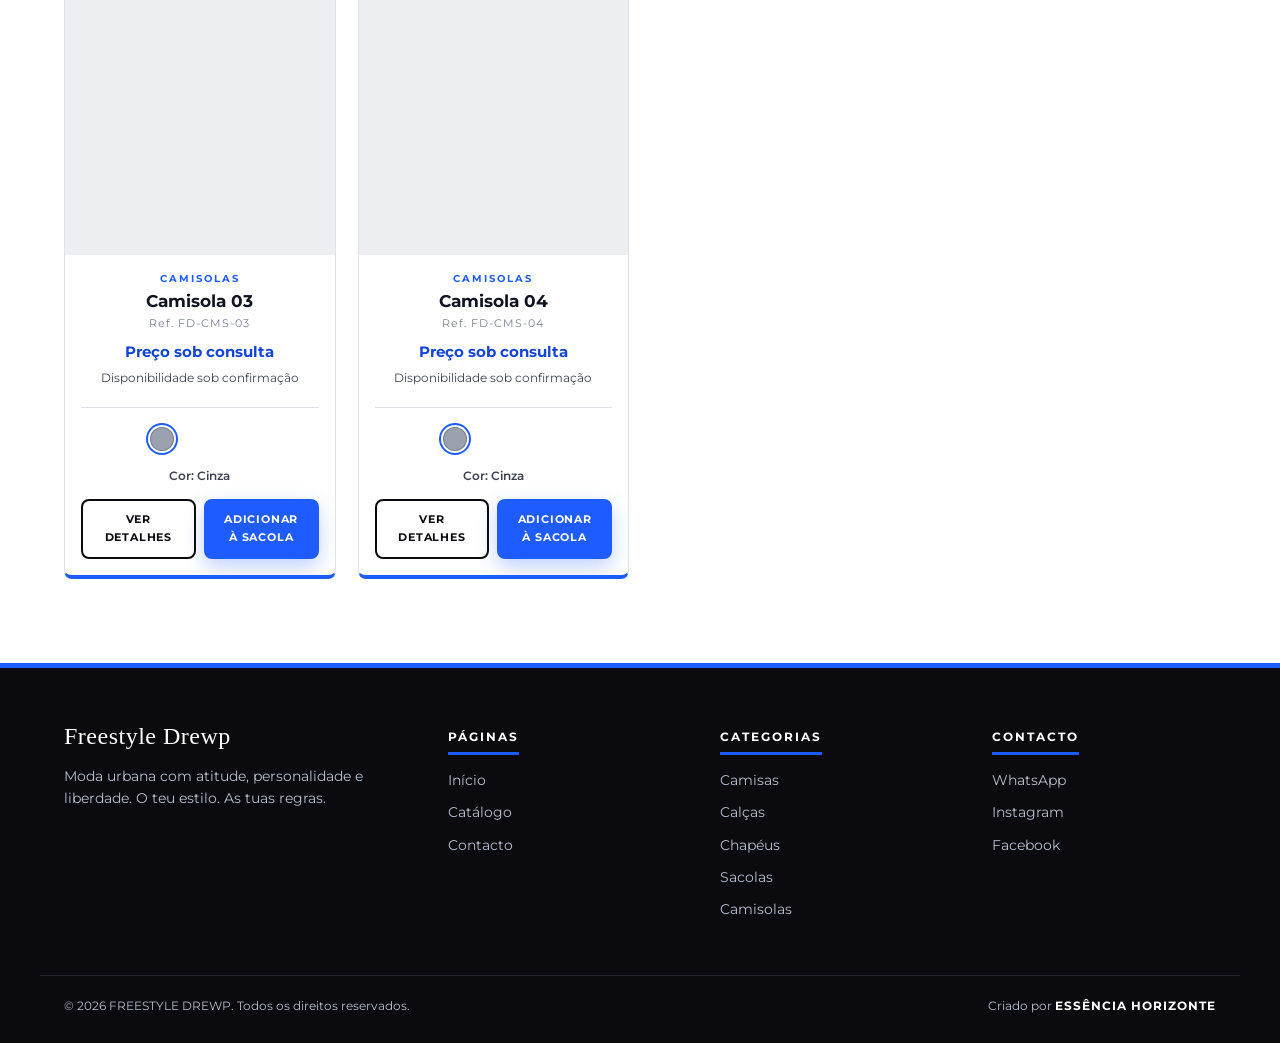
==== commit 3ef7e1be: "Atualizar o catalogo.html" ====
--- a/catalogo.html
+++ b/catalogo.html
@@ -17,7 +17,6 @@
 <body data-page="catalogo">
   <a class="skip-link" href="#catalogo">Saltar para o catálogo</a>
 
-  <!-- CABEÇALHO -->
   <header class="site-header" id="siteHeader">
     <div class="container header-inner">
       <a class="brand" href="index.html" aria-label="FREESTYLE DREWP - Início">
@@ -47,7 +46,6 @@
   </header>
 
   <main>
-    <!-- TÍTULO DA PÁGINA -->
     <section class="page-hero">
       <div class="container">
         <p class="eyebrow">Catálogo</p>
@@ -56,7 +54,6 @@
       </div>
     </section>
 
-    <!-- CATÁLOGO -->
     <section class="section" id="catalogo">
       <div class="container">
         <div class="filters" id="categoryFilters" role="group" aria-label="Filtrar por categoria">
@@ -104,7 +101,6 @@
     </section>
   </main>
 
-  <!-- RODAPÉ -->
   <footer class="site-footer">
     <div class="container footer-grid">
       <div class="footer-brand">
@@ -151,7 +147,6 @@
     </div>
   </footer>
 
-  <!-- JANELA DE DETALHES -->
   <div class="modal" id="productModal" role="dialog" aria-modal="true" aria-labelledby="modalName" hidden>
     <div class="modal-box">
       <button type="button" class="modal-close" id="modalClose" aria-label="Fechar detalhes">&times;</button>
@@ -193,7 +188,6 @@
     </div>
   </div>
 
-  <!-- SACOLA -->
   <div class="overlay" id="overlay" hidden></div>
 
   <aside class="bag-drawer" id="bagDrawer" aria-label="Sacola de compras" aria-hidden="true">
@@ -220,7 +214,6 @@
     </div>
   </aside>
 
-  <!-- NOTIFICAÇÕES -->
   <div class="toast-container" id="toastContainer" aria-live="polite" aria-atomic="false"></div>
 </body>
 </html>
--- a/style.css
+++ b/style.css
@@ -1,3 +1,4 @@
+
 /* ==========================================================
    FREESTYLE DREWP - style.css (partilhado: Início, Catálogo, Contacto)
    Fundo branco | cabeçalho e rodapé pretos | detalhes em azul e cinza
@@ -132,11 +133,9 @@
 .btn-ghost-light { border-color: rgba(255, 255, 255, .85); color: var(--white); }
 .btn-ghost-light:hover { background: var(--white); color: var(--black); }
 
-/* Preto-cinza escuro (botões "catálogo") */
 .btn-graphite { background: var(--graphite); border-color: var(--graphite); color: var(--white); box-shadow: 0 8px 20px rgba(31, 31, 36, .28); }
 .btn-graphite:hover { background: var(--graphite-2); border-color: var(--graphite-2); }
 
-/* Verde do WhatsApp */
 .btn-whatsapp { background: var(--whatsapp); border-color: var(--whatsapp); color: var(--white); box-shadow: 0 8px 20px rgba(37, 211, 102, .32); }
 .btn-whatsapp:hover { background: var(--whatsapp-dark); border-color: var(--whatsapp-dark); }
 
@@ -170,7 +169,7 @@
 }
 .section-text { color: var(--gray-500); }
 
-/* ---------- Cabeçalho (preto, fixo no topo) ---------- */
+/* ---------- Cabeçalho ---------- */
 .site-header {
   position: fixed;
   top: 0; left: 0; right: 0;
@@ -295,7 +294,7 @@
 .menu-toggle.is-open span:nth-child(2) { opacity: 0; }
 .menu-toggle.is-open span:nth-child(3) { transform: translateY(-7px) rotate(-45deg); }
 
-/* ---------- Início: apresentação com 3 fundos que se trocam ---------- */
+/* ---------- Início: apresentação ---------- */
 .hero {
   position: relative;
   min-height: calc(100vh - var(--header-h));
@@ -531,7 +530,7 @@
 .cta-box h2 { margin-bottom: 10px; font-size: clamp(24px, 4.5vw, 36px); line-height: 1.2; }
 .cta-box p { max-width: 520px; margin: 0 auto 26px; color: var(--gray-700); }
 
-/* ---------- Início: novidades (vitrine com troca automática) ---------- */
+/* ---------- Início: novidades ---------- */
 .showcase {
   display: grid;
   grid-template-columns: 1fr 1fr;
@@ -757,7 +756,6 @@
 .product-price { margin-bottom: 4px; font-size: 15px; font-weight: 700; color: var(--blue-dark); }
 .product-stock { margin-bottom: 12px; font-size: 12px; color: var(--gray-700); }
 
-/* Bolinhas de cor: base (usada também na janela de detalhes) */
 .color-picker {
   display: flex;
   flex-wrap: wrap;
@@ -790,7 +788,6 @@
   box-shadow: inset 0 0 0 1px rgba(0, 0, 0, .22), 0 0 0 2px var(--white), 0 0 0 4px var(--blue);
 }
 
-/* Cartões: 3 cores em destaque e as restantes ao deslizar */
 .color-slider {
   display: flex;
   align-items: center;
@@ -943,7 +940,7 @@
 .faq-item[open] summary::after { content: '\2212'; }
 .faq-item p { padding: 0 18px 18px; color: var(--gray-700); }
 
-/* ---------- Rodapé (preto) ---------- */
+/* ---------- Rodapé ---------- */
 .site-footer {
   padding-top: 56px;
   background: var(--black);
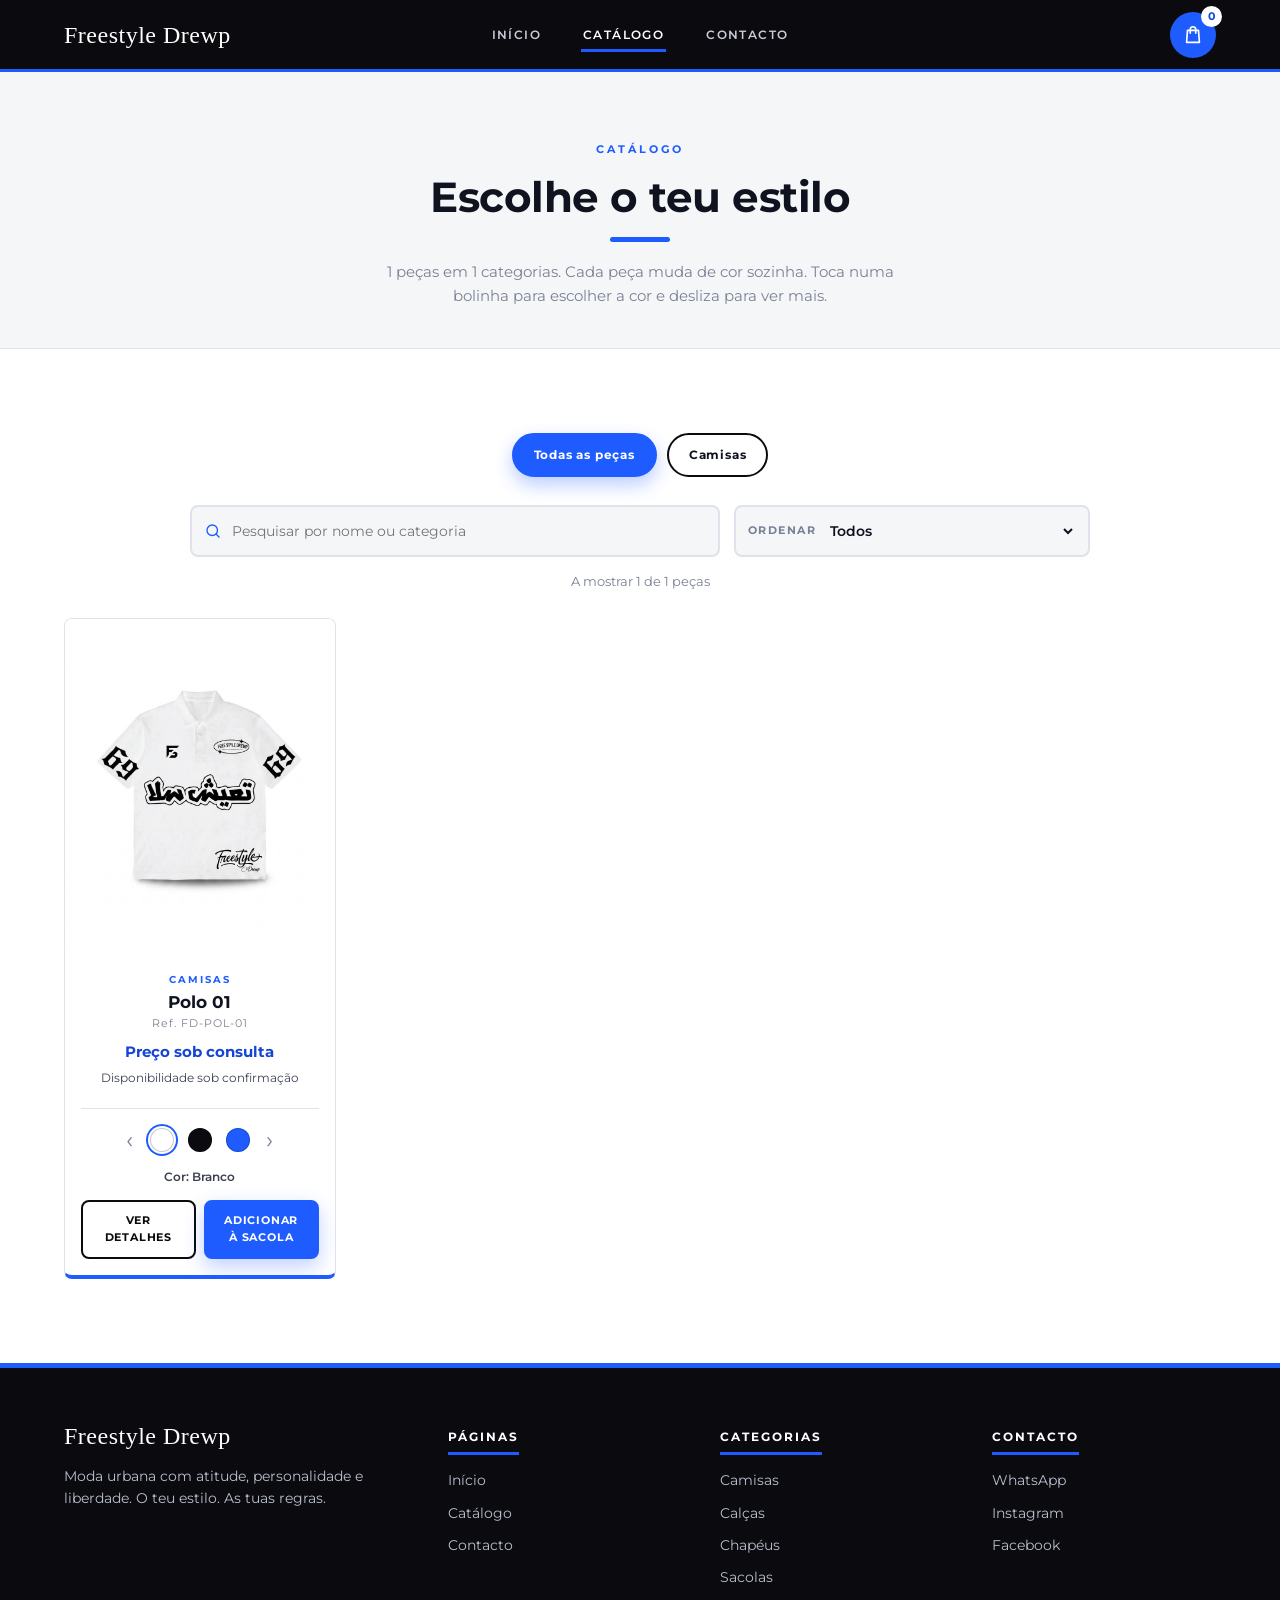
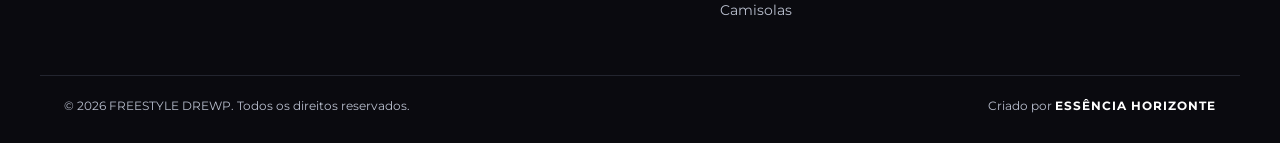
==== commit 35e15e43: "Add files via upload" ====
--- a/catalogo.html
+++ b/catalogo.html
@@ -1,4 +1,3 @@
-
 <!DOCTYPE html>
 <html lang="pt">
 <head>
@@ -17,6 +16,7 @@
 <body data-page="catalogo">
   <a class="skip-link" href="#catalogo">Saltar para o catálogo</a>
 
+  <!-- CABEÇALHO -->
   <header class="site-header" id="siteHeader">
     <div class="container header-inner">
       <a class="brand" href="index.html" aria-label="FREESTYLE DREWP - Início">
@@ -46,14 +46,16 @@
   </header>
 
   <main>
+    <!-- TÍTULO DA PÁGINA -->
     <section class="page-hero">
       <div class="container">
         <p class="eyebrow">Catálogo</p>
         <h1 class="section-title">Escolhe o teu estilo</h1>
-        <p class="section-text"><span id="totalCount">26</span> peças em 5 categorias. Cada peça muda de cor sozinha. Toca numa bolinha para escolher a cor e desliza para ver mais.</p>
+        <p class="section-text"><span id="totalCount">0</span> peças em <span id="categoryCount">5</span> categorias. Cada peça muda de cor sozinha. Toca numa bolinha para escolher a cor e desliza para ver mais.</p>
       </div>
     </section>
 
+    <!-- CATÁLOGO -->
     <section class="section" id="catalogo">
       <div class="container">
         <div class="filters" id="categoryFilters" role="group" aria-label="Filtrar por categoria">
@@ -101,6 +103,7 @@
     </section>
   </main>
 
+  <!-- RODAPÉ -->
   <footer class="site-footer">
     <div class="container footer-grid">
       <div class="footer-brand">
@@ -147,6 +150,7 @@
     </div>
   </footer>
 
+  <!-- JANELA DE DETALHES -->
   <div class="modal" id="productModal" role="dialog" aria-modal="true" aria-labelledby="modalName" hidden>
     <div class="modal-box">
       <button type="button" class="modal-close" id="modalClose" aria-label="Fechar detalhes">&times;</button>
@@ -188,6 +192,7 @@
     </div>
   </div>
 
+  <!-- SACOLA -->
   <div class="overlay" id="overlay" hidden></div>
 
   <aside class="bag-drawer" id="bagDrawer" aria-label="Sacola de compras" aria-hidden="true">
@@ -214,6 +219,7 @@
     </div>
   </aside>
 
+  <!-- NOTIFICAÇÕES -->
   <div class="toast-container" id="toastContainer" aria-live="polite" aria-atomic="false"></div>
 </body>
 </html>
--- a/style.css
+++ b/style.css
@@ -1,4 +1,3 @@
-
 /* ==========================================================
    FREESTYLE DREWP - style.css (partilhado: Início, Catálogo, Contacto)
    Fundo branco | cabeçalho e rodapé pretos | detalhes em azul e cinza
@@ -133,9 +132,11 @@
 .btn-ghost-light { border-color: rgba(255, 255, 255, .85); color: var(--white); }
 .btn-ghost-light:hover { background: var(--white); color: var(--black); }
 
+/* Preto-cinza escuro (botões "catálogo") */
 .btn-graphite { background: var(--graphite); border-color: var(--graphite); color: var(--white); box-shadow: 0 8px 20px rgba(31, 31, 36, .28); }
 .btn-graphite:hover { background: var(--graphite-2); border-color: var(--graphite-2); }
 
+/* Verde do WhatsApp */
 .btn-whatsapp { background: var(--whatsapp); border-color: var(--whatsapp); color: var(--white); box-shadow: 0 8px 20px rgba(37, 211, 102, .32); }
 .btn-whatsapp:hover { background: var(--whatsapp-dark); border-color: var(--whatsapp-dark); }
 
@@ -169,7 +170,7 @@
 }
 .section-text { color: var(--gray-500); }
 
-/* ---------- Cabeçalho ---------- */
+/* ---------- Cabeçalho (preto, fixo no topo) ---------- */
 .site-header {
   position: fixed;
   top: 0; left: 0; right: 0;
@@ -294,7 +295,7 @@
 .menu-toggle.is-open span:nth-child(2) { opacity: 0; }
 .menu-toggle.is-open span:nth-child(3) { transform: translateY(-7px) rotate(-45deg); }
 
-/* ---------- Início: apresentação ---------- */
+/* ---------- Início: apresentação com 3 fundos que se trocam ---------- */
 .hero {
   position: relative;
   min-height: calc(100vh - var(--header-h));
@@ -350,9 +351,8 @@
   width: fit-content;
   max-width: 100%;
   margin: 0 auto 18px;
-  padding: .06em .3em .12em;
-  background: rgba(31, 31, 36, .82);
-  border-radius: 16px;
+  padding: 0;
+  background: none;
   font-family: var(--font-brand);
   font-weight: 400;
   font-size: clamp(44px, 12vw, 116px);
@@ -459,6 +459,8 @@
   background: linear-gradient(0deg, rgba(10, 10, 15, .85) 0%, transparent 60%);
 }
 .category-tile:hover img { transform: scale(1.08); }
+.category-tile[hidden],
+.filter-btn[hidden] { display: none; }
 .category-label {
   position: absolute;
   left: 14px; right: 14px; bottom: 14px;
@@ -530,7 +532,7 @@
 .cta-box h2 { margin-bottom: 10px; font-size: clamp(24px, 4.5vw, 36px); line-height: 1.2; }
 .cta-box p { max-width: 520px; margin: 0 auto 26px; color: var(--gray-700); }
 
-/* ---------- Início: novidades ---------- */
+/* ---------- Início: novidades (vitrine com troca automática) ---------- */
 .showcase {
   display: grid;
   grid-template-columns: 1fr 1fr;
@@ -756,6 +758,7 @@
 .product-price { margin-bottom: 4px; font-size: 15px; font-weight: 700; color: var(--blue-dark); }
 .product-stock { margin-bottom: 12px; font-size: 12px; color: var(--gray-700); }
 
+/* Bolinhas de cor: base (usada também na janela de detalhes) */
 .color-picker {
   display: flex;
   flex-wrap: wrap;
@@ -788,6 +791,7 @@
   box-shadow: inset 0 0 0 1px rgba(0, 0, 0, .22), 0 0 0 2px var(--white), 0 0 0 4px var(--blue);
 }
 
+/* Cartões: 3 cores em destaque e as restantes ao deslizar */
 .color-slider {
   display: flex;
   align-items: center;
@@ -940,7 +944,7 @@
 .faq-item[open] summary::after { content: '\2212'; }
 .faq-item p { padding: 0 18px 18px; color: var(--gray-700); }
 
-/* ---------- Rodapé ---------- */
+/* ---------- Rodapé (preto) ---------- */
 .site-footer {
   padding-top: 56px;
   background: var(--black);
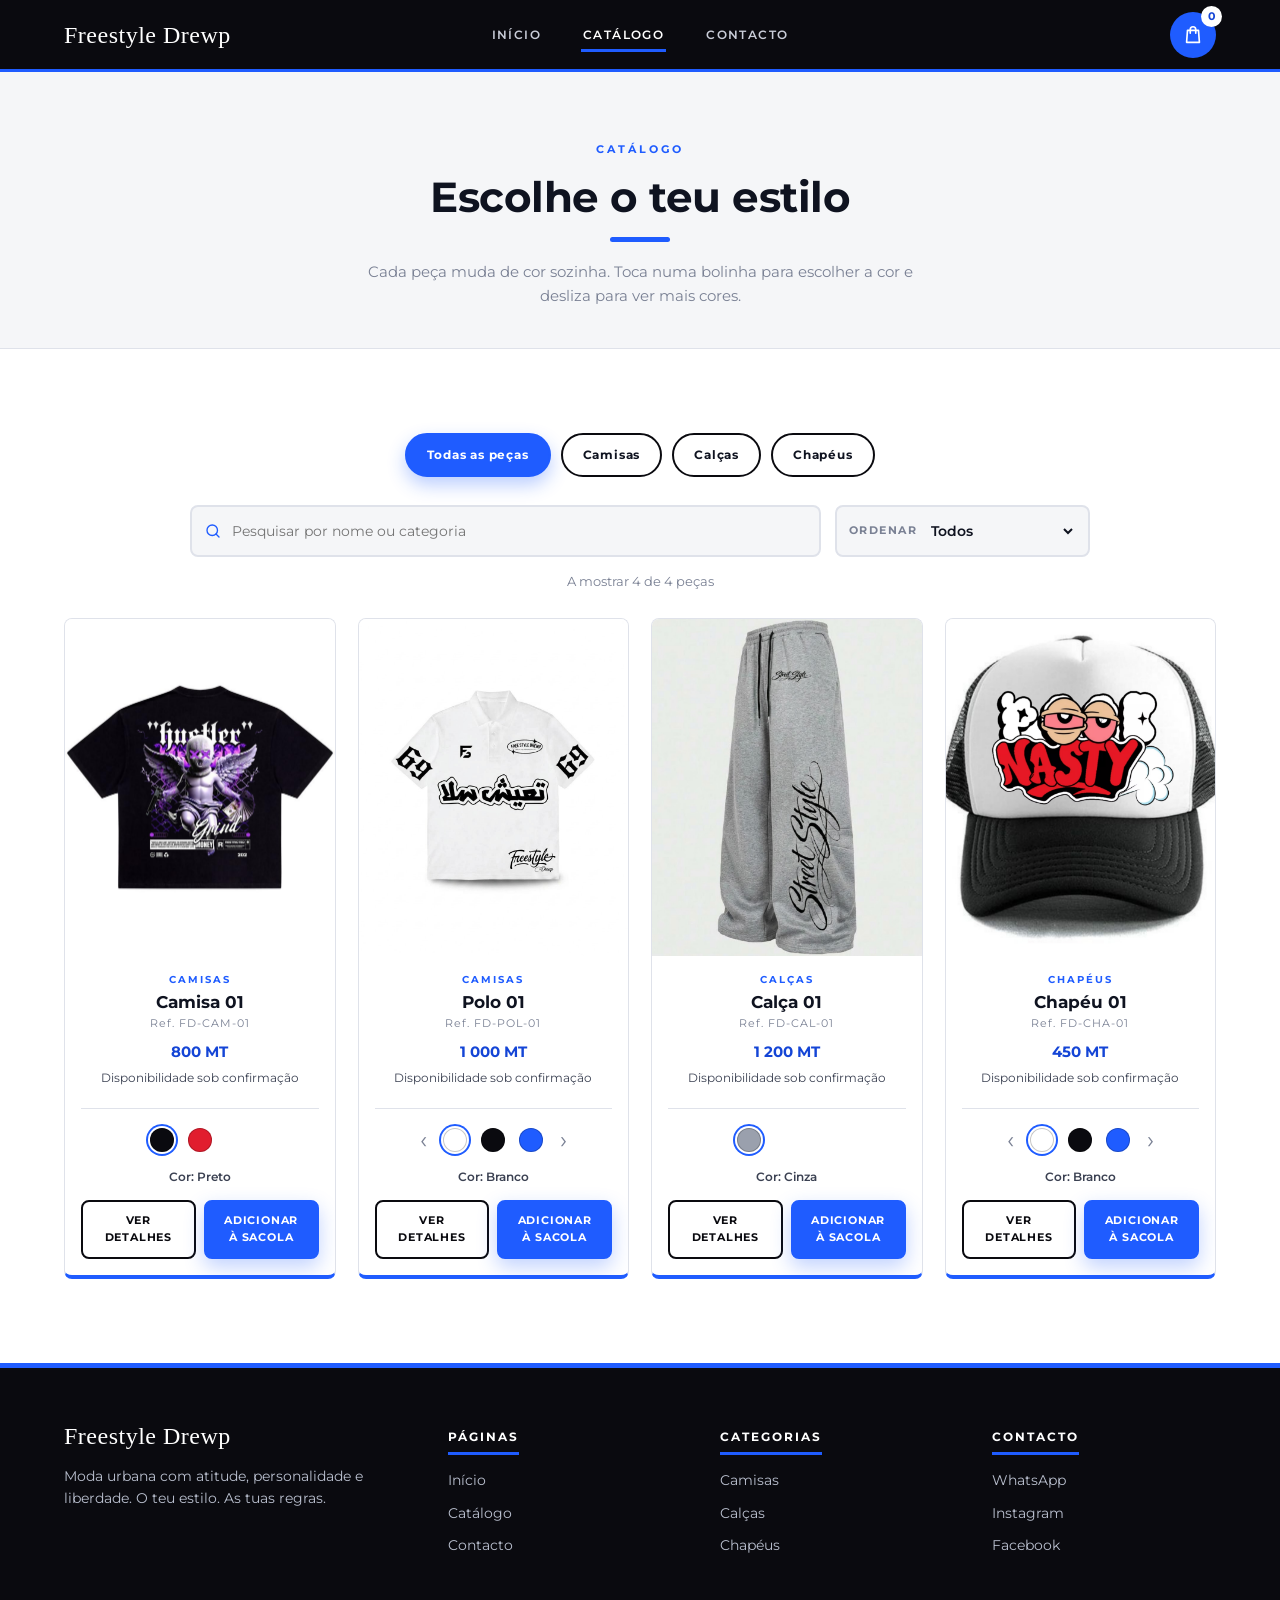
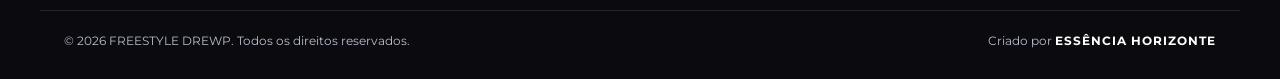
==== commit cf167aa4: "Add files via upload" ====
--- a/catalogo.html
+++ b/catalogo.html
@@ -9,14 +9,33 @@
   <link rel="icon" href="./imagens/logotipo.png">
   <link rel="preconnect" href="https://fonts.googleapis.com">
   <link rel="preconnect" href="https://fonts.gstatic.com" crossorigin>
-  <link href="https://fonts.googleapis.com/css2?family=Montserrat:wght@400;500;600;700&family=Permanent+Marker&display=swap" rel="stylesheet">
+  <!-- Fontes: carregam sem bloquear a página (mais rápido). Montserrat = texto, Permanent Marker = nome da marca -->
+  <link rel="stylesheet" href="https://fonts.googleapis.com/css2?family=Montserrat:wght@400;500;600;700&family=Permanent+Marker&display=swap" media="print" onload="this.media='all'">
+  <noscript><link rel="stylesheet" href="https://fonts.googleapis.com/css2?family=Montserrat:wght@400;500;600;700&family=Permanent+Marker&display=swap"></noscript>
   <link rel="stylesheet" href="./style.css">
   <script src="./script.js" defer></script>
 </head>
 <body data-page="catalogo">
+  <!--
+    ============================================================
+    GUIA DESTA PÁGINA (CATÁLOGO) - só se vê no código
+    ============================================================
+    NÃO escrevas produtos à mão aqui. O script.js desenha os cartões dentro do
+    bloco productGrid e só mostra as peças que têm fotografias em imagens/.
+    Para mostrar uma peça nova: envia as fotos (ex.: polo2-branco.jpg). Nada mais.
+
+    PARTES: Filtros por categoria (categoryFilters) > Pesquisa (searchInput)
+            > Ordenar (sortSelect) > Grelha de produtos (productGrid)
+            > Mensagem "nenhum produto" (emptyState) > Janela de detalhes (productModal)
+            > Sacola (bagDrawer).
+    Filtros de categorias sem peças com fotos são escondidos automaticamente.
+
+    REGRAS: NÃO mudes os id="..." nem os data-... (o script.js usa-os).
+    ============================================================
+  -->
   <a class="skip-link" href="#catalogo">Saltar para o catálogo</a>
 
-  <!-- CABEÇALHO -->
+  <!-- CABEÇALHO: logótipo, menu (Início, Catálogo, Contacto) e ícone da sacola com o número de artigos. Fica fixo no topo. -->
   <header class="site-header" id="siteHeader">
     <div class="container header-inner">
       <a class="brand" href="index.html" aria-label="FREESTYLE DREWP - Início">
@@ -46,18 +65,19 @@
   </header>
 
   <main>
-    <!-- TÍTULO DA PÁGINA -->
+    <!-- TÍTULO DA PÁGINA: cabeçalho do catálogo. Só texto. -->
     <section class="page-hero">
       <div class="container">
         <p class="eyebrow">Catálogo</p>
         <h1 class="section-title">Escolhe o teu estilo</h1>
-        <p class="section-text"><span id="totalCount">0</span> peças em <span id="categoryCount">5</span> categorias. Cada peça muda de cor sozinha. Toca numa bolinha para escolher a cor e desliza para ver mais.</p>
+        <p class="section-text">Cada peça muda de cor sozinha. Toca numa bolinha para escolher a cor e desliza para ver mais cores.</p>
       </div>
     </section>
 
-    <!-- CATÁLOGO -->
+    <!-- CATÁLOGO: filtros por categoria, pesquisa, ordenação e a grelha de peças (desenhada pelo script.js). -->
     <section class="section" id="catalogo">
       <div class="container">
+        <!-- Botões de categoria. Os que não têm peças com fotografias são escondidos pelo JS. -->
         <div class="filters" id="categoryFilters" role="group" aria-label="Filtrar por categoria">
           <button type="button" class="filter-btn is-active" data-category="todas" aria-pressed="true">Todas as peças</button>
           <button type="button" class="filter-btn" data-category="camisa" aria-pressed="false">Camisas</button>
@@ -92,6 +112,7 @@
 
         <p class="result-count" id="resultCount" aria-live="polite"></p>
 
+        <!-- O script.js desenha aqui os cartões (só peças com fotografias, na ordem do catálogo) -->
         <div class="product-grid" id="productGrid"></div>
 
         <div class="empty-state" id="emptyState" hidden>
@@ -103,7 +124,7 @@
     </section>
   </main>
 
-  <!-- RODAPÉ -->
+  <!-- RODAPÉ: marca, ligações das páginas, categorias, contactos e o crédito ESSÊNCIA HORIZONTE. -->
   <footer class="site-footer">
     <div class="container footer-grid">
       <div class="footer-brand">
@@ -150,7 +171,7 @@
     </div>
   </footer>
 
-  <!-- JANELA DE DETALHES -->
+  <!-- JANELA DE DETALHES: abre ao tocar numa peça. Foto grande, cores, tamanho, quantidade e adicionar à sacola. O script.js preenche. -->
   <div class="modal" id="productModal" role="dialog" aria-modal="true" aria-labelledby="modalName" hidden>
     <div class="modal-box">
       <button type="button" class="modal-close" id="modalClose" aria-label="Fechar detalhes">&times;</button>
@@ -192,7 +213,7 @@
     </div>
   </div>
 
-  <!-- SACOLA -->
+  <!-- SACOLA: gaveta com as peças escolhidas, total e o botão Finalizar encomenda (abre o WhatsApp). O script.js preenche a lista. -->
   <div class="overlay" id="overlay" hidden></div>
 
   <aside class="bag-drawer" id="bagDrawer" aria-label="Sacola de compras" aria-hidden="true">
@@ -219,7 +240,7 @@
     </div>
   </aside>
 
-  <!-- NOTIFICAÇÕES -->
+  <!-- NOTIFICAÇÕES: mensagens pequenas que aparecem em baixo (Produto adicionado, Sacola esvaziada, etc.). -->
   <div class="toast-container" id="toastContainer" aria-live="polite" aria-atomic="false"></div>
 </body>
 </html>
--- a/style.css
+++ b/style.css
@@ -1,7 +1,39 @@
 /* ==========================================================
-   FREESTYLE DREWP - style.css (partilhado: Início, Catálogo, Contacto)
-   Fundo branco | cabeçalho e rodapé pretos | detalhes em azul e cinza
-   Para mudar o azul, edita --blue e --blue-dark
+   FREESTYLE DREWP - style.css  (partilhado: Início, Catálogo, Contacto)
+   ==========================================================
+
+   GUIA RÁPIDO (só se vê aqui no código; os clientes não vêem)
+   ----------------------------------------------------------
+   Este ficheiro controla TODO o visual. Não tem nada de funcionamento:
+   quem faz o site "trabalhar" é o script.js.
+
+   MUDAR CORES / MEDIDAS  ->  bloco ":root" logo abaixo
+      --blue / --blue-dark      azul da marca (botões, detalhes, filtros activos)
+      --graphite                preto-cinza escuro (botões do catálogo, círculos 1 2 3)
+      --whatsapp                verde do WhatsApp
+      --black / --paper         preto do cabeçalho e rodapé / cinza claro de fundo das secções
+      --header-h                altura do cabeçalho fixo
+      --page-w                  largura máxima do conteúdo no computador
+      --dot-slot / --dot-pad    tamanho das bolinhas de cor
+
+   ONDE ESTÁ CADA PARTE (procura o título com traços, ex.: "---------- Cabeçalho (preto, fixo no topo) ----------")
+      Botões (.btn-*) > Cabeçalho (.site-header) > Início: apresentação (.hero)
+      > Faixa (.strip) > Secções (.section, .section-alt) > Início: categorias
+      (.category-tile = "Encontra o teu estilo") > Sobre, passos, chamada final
+      > Início: novidades (.showcase) > Páginas internas (.page-hero)
+      > Catálogo: filtros, pesquisa, produtos (.product-card), bolinhas de cor
+      > Contacto > Rodapé (.site-footer) > Janela de detalhes (.modal)
+      > Sacola (.bag-drawer) > Notificações (.toast)
+
+   TELEMÓVEL / TABLET / COMPUTADOR (blocos @media no fim do ficheiro)
+      até 1180px: catálogo com 3 colunas | até 1100px: rodapé em 3 colunas
+      até 900px: menu em "hambúrguer", catálogo com 2 colunas
+      até 640px: telemóvel (espaços mais pequenos) | até 350px: 1 coluna
+
+   DICAS
+   - O atributo [hidden] esconde elementos de vez (é assim que as peças sem fotos
+     e as categorias vazias desaparecem, sem deixar buracos).
+   - O catálogo usa CSS Grid: quando há menos peças, reorganiza-se sozinho.
    ========================================================== */
 
 :root {
@@ -96,6 +128,8 @@
 .skip-link:focus { top: 10px; }
 
 /* ---------- Botões ---------- */
+/* Botão base. Todos os botões usam .btn + uma variante: -primary (azul), -dark (preto), -outline (contorno),
+   -graphite (preto-cinza), -whatsapp (verde), -light / -ghost-light (sobre imagens escuras). */
 .btn {
   display: inline-flex;
   align-items: center;
@@ -171,6 +205,7 @@
 .section-text { color: var(--gray-500); }
 
 /* ---------- Cabeçalho (preto, fixo no topo) ---------- */
+/* Cabeçalho fixo no topo (preto): logótipo, menu e sacola. */
 .site-header {
   position: fixed;
   top: 0; left: 0; right: 0;
@@ -207,6 +242,7 @@
   white-space: nowrap;
 }
 
+/* Menu de navegação (no telemóvel passa a gaveta com o botão hambúrguer, ver @media 900px). */
 .main-nav {
   justify-self: center;
   display: flex;
@@ -296,6 +332,7 @@
 .menu-toggle.is-open span:nth-child(3) { transform: translateY(-7px) rotate(-45deg); }
 
 /* ---------- Início: apresentação com 3 fundos que se trocam ---------- */
+/* Apresentação do Início: ocupa o ecrã; os 3 fundos ficam por baixo e o texto por cima. */
 .hero {
   position: relative;
   min-height: calc(100vh - var(--header-h));
@@ -324,8 +361,8 @@
   position: absolute;
   inset: 0;
   background:
-    linear-gradient(0deg, rgba(10, 10, 15, .8) 0%, transparent 50%),
-    linear-gradient(0deg, rgba(10, 10, 15, .35), rgba(10, 10, 15, .35));
+    radial-gradient(ellipse 85% 65% at 50% 52%, rgba(10, 10, 15, .5) 0%, rgba(10, 10, 15, 0) 100%),
+    linear-gradient(0deg, rgba(10, 10, 15, .7) 0%, rgba(10, 10, 15, .15) 55%, rgba(10, 10, 15, .3) 100%);
 }
 
 .hero-content {
@@ -346,25 +383,23 @@
   border: 1px solid rgba(255, 255, 255, .22);
   color: var(--white);
 }
+/* Nome da marca na apresentação: sem painel de fundo (limpo). A leitura é garantida
+   pelo véu escuro suave do .hero-overlay e pela sombra do texto. */
 .hero-brand {
-  display: block;
-  width: fit-content;
-  max-width: 100%;
-  margin: 0 auto 18px;
-  padding: 0;
-  background: none;
+  margin: 0 0 16px;
   font-family: var(--font-brand);
   font-weight: 400;
   font-size: clamp(44px, 12vw, 116px);
   line-height: 1;
-  text-shadow: 0 4px 0 #3a3a42, 0 10px 36px rgba(0, 0, 0, .45);
+  text-shadow: 0 3px 0 rgba(58, 58, 66, .9), 0 10px 34px rgba(0, 0, 0, .6);
 }
 .hero-title {
   margin-bottom: 16px;
   font-size: clamp(19px, 3.6vw, 32px);
   font-weight: 700;
-}
-.hero-text { max-width: 560px; margin-bottom: 30px; color: #e8ebf3; }
+  text-shadow: 0 2px 16px rgba(0, 0, 0, .55);
+}
+.hero-text { max-width: 560px; margin-bottom: 30px; color: #f1f3f8; text-shadow: 0 1px 14px rgba(0, 0, 0, .55); }
 .hero-buttons { display: flex; flex-wrap: wrap; justify-content: center; gap: 12px; }
 
 .hero-dots {
@@ -399,6 +434,7 @@
 }
 
 /* ---------- Faixa ---------- */
+/* Faixa fina com as 4 palavras da marca, logo abaixo da apresentação. */
 .strip { background: var(--white); border-bottom: 1px solid var(--line); }
 .strip-inner {
   display: flex;
@@ -423,6 +459,7 @@
 }
 
 /* ---------- Secções ---------- */
+/* Cada bloco de conteúdo. .section-alt alterna com fundo cinza claro. */
 .section { padding: 84px 0; background: var(--white); }
 .section-alt { background: var(--paper); }
 
@@ -432,6 +469,7 @@
 .section-cta { display: flex; justify-content: center; margin-top: 38px; }
 
 /* ---------- Início: categorias ---------- */
+/* "Encontra o teu estilo": cartões de categoria centrados (os escondidos não deixam buracos). */
 .category-grid {
   display: flex;
   flex-wrap: wrap;
@@ -459,8 +497,6 @@
   background: linear-gradient(0deg, rgba(10, 10, 15, .85) 0%, transparent 60%);
 }
 .category-tile:hover img { transform: scale(1.08); }
-.category-tile[hidden],
-.filter-btn[hidden] { display: none; }
 .category-label {
   position: absolute;
   left: 14px; right: 14px; bottom: 14px;
@@ -471,6 +507,7 @@
 .category-label small { display: block; font-size: 12px; color: #dfe3ee; }
 
 /* ---------- Início: sobre, passos, chamada ---------- */
+/* Sobre a marca: texto à esquerda e os 6 valores à direita (uma coluna no telemóvel). */
 .about-grid {
   display: grid;
   grid-template-columns: 1.1fr 1fr;
@@ -493,6 +530,7 @@
 .about-values strong { display: block; margin-bottom: 4px; font-size: 15px; }
 .about-values span { font-size: 13px; color: var(--gray-500); }
 
+/* "Como encomendar": os 3 passos. */
 .steps {
   display: grid;
   grid-template-columns: repeat(3, minmax(0, 1fr));
@@ -501,7 +539,7 @@
 .step {
   padding: 30px 22px;
   text-align: center;
-  background: var(--white);
+  background: var(--paper);
   border: 1px solid var(--line);
   border-radius: var(--radius);
 }
@@ -520,12 +558,13 @@
 .step h3 { margin-bottom: 6px; font-size: 18px; }
 .step p { font-size: 14px; color: var(--gray-500); }
 
+/* Caixa final "Gostaste de alguma peça?" com o botão do WhatsApp. */
 .cta-box {
   max-width: 860px;
   margin: 0 auto;
   padding: 52px 24px;
   text-align: center;
-  background: var(--paper);
+  background: var(--white);
   border: 2px solid var(--blue);
   border-radius: 14px;
 }
@@ -597,6 +636,7 @@
 }
 
 /* ---------- Banner das páginas internas ---------- */
+/* Título das páginas Catálogo e Contacto. */
 .page-hero {
   padding: 64px 0 40px;
   text-align: center;
@@ -607,6 +647,7 @@
 .page-hero .section-text { max-width: 560px; margin: 0 auto; }
 
 /* ---------- Catálogo: filtros, pesquisa, ordenação ---------- */
+/* Botões de categoria do catálogo. */
 .filters {
   display: flex;
   flex-wrap: wrap;
@@ -635,6 +676,7 @@
   box-shadow: 0 8px 18px rgba(31, 92, 255, .3);
 }
 
+/* Barra de pesquisa e de ordenação. */
 .toolbar {
   display: flex;
   gap: 14px;
@@ -701,12 +743,14 @@
 .result-count { margin-bottom: 26px; text-align: center; font-size: 13px; color: var(--gray-500); }
 
 /* ---------- Produtos ---------- */
+/* Grelha de produtos: 4 colunas no computador, 3 no tablet, 2 no telemóvel. Reorganiza-se sozinha. */
 .product-grid {
   display: grid;
   grid-template-columns: repeat(4, minmax(0, 1fr));
   gap: 22px;
 }
 
+/* Cartão de produto: foto, nome, preço, cores e botões. */
 .product-card {
   display: flex;
   flex-direction: column;
@@ -716,9 +760,10 @@
   border: 1px solid var(--line);
   border-bottom: 4px solid var(--blue);
   border-radius: var(--radius);
-  animation: fadeUp .5s ease both;
   transition: transform .3s, box-shadow .3s;
 }
+/* A animação de entrada só corre uma vez por cartão (evita piscar ao filtrar). */
+.product-card.is-new { animation: fadeUp .35s ease both; }
 .product-card:hover { transform: translateY(-6px); box-shadow: var(--shadow); }
 
 .product-media {
@@ -792,6 +837,8 @@
 }
 
 /* Cartões: 3 cores em destaque e as restantes ao deslizar */
+/* Cores nos cartões: 3 bolinhas visíveis (branco, preto, azul) e as outras
+   aparecem ao deslizar ou com as setas. Os tamanhos vêm de --dot-slot. */
 .color-slider {
   display: flex;
   align-items: center;
@@ -833,8 +880,8 @@
 .color-name { margin: 4px 0 14px; font-size: 12px; font-weight: 600; color: var(--gray-700); }
 
 .card-actions { display: grid; grid-template-columns: 1fr 1fr; gap: 8px; margin-top: auto; }
-.card-actions.single { grid-template-columns: 1fr; }
-
+
+/* Mensagem "Nenhum produto encontrado" (só aparece numa pesquisa sem resultados). */
 .empty-state {
   max-width: 480px;
   margin: 30px auto 0;
@@ -848,6 +895,7 @@
 .empty-state p { margin-bottom: 22px; color: var(--gray-700); }
 
 /* ---------- Contacto ---------- */
+/* Cartões de contacto (WhatsApp, telefone, redes, localização). */
 .contact-grid {
   display: grid;
   grid-template-columns: repeat(auto-fit, minmax(210px, 1fr));
@@ -878,6 +926,7 @@
 .contact-value { font-size: 16px; font-weight: 600; overflow-wrap: anywhere; }
 .contact-card.is-pending .contact-value { color: var(--gray-500); font-weight: 500; }
 
+/* Contacto: formulário à esquerda e perguntas frequentes à direita. */
 .contact-layout {
   display: grid;
   grid-template-columns: 1fr 1fr;
@@ -945,6 +994,7 @@
 .faq-item p { padding: 0 18px 18px; color: var(--gray-700); }
 
 /* ---------- Rodapé (preto) ---------- */
+/* Rodapé (preto): marca, ligações, categorias, contactos e crédito. */
 .site-footer {
   padding-top: 56px;
   background: var(--black);
@@ -984,6 +1034,7 @@
 .footer-bottom strong { color: var(--white); letter-spacing: 1px; }
 
 /* ---------- Sobreposição, janela de detalhes ---------- */
+/* Fundo escuro por trás da sacola e da janela de detalhes. */
 .overlay {
   position: fixed;
   inset: 0;
@@ -993,6 +1044,7 @@
 }
 @keyframes fadeIn { from { opacity: 0; } to { opacity: 1; } }
 
+/* Janela de detalhes da peça (no telemóvel sobe de baixo). */
 .modal {
   position: fixed;
   inset: 0;
@@ -1085,6 +1137,7 @@
 .qty span { min-width: 44px; text-align: center; font-weight: 700; }
 
 /* ---------- Sacola ---------- */
+/* Sacola: gaveta que abre do lado direito. */
 .bag-drawer {
   position: fixed;
   top: 0; right: 0; bottom: 0;
@@ -1166,6 +1219,7 @@
 .bag-secondary .btn { padding: 10px 8px; font-size: 10.5px; letter-spacing: .5px; }
 
 /* ---------- Notificações ---------- */
+/* Mensagens pequenas em baixo ("Produto adicionado à sacola", etc.). */
 .toast-container {
   position: fixed;
   left: 50%;
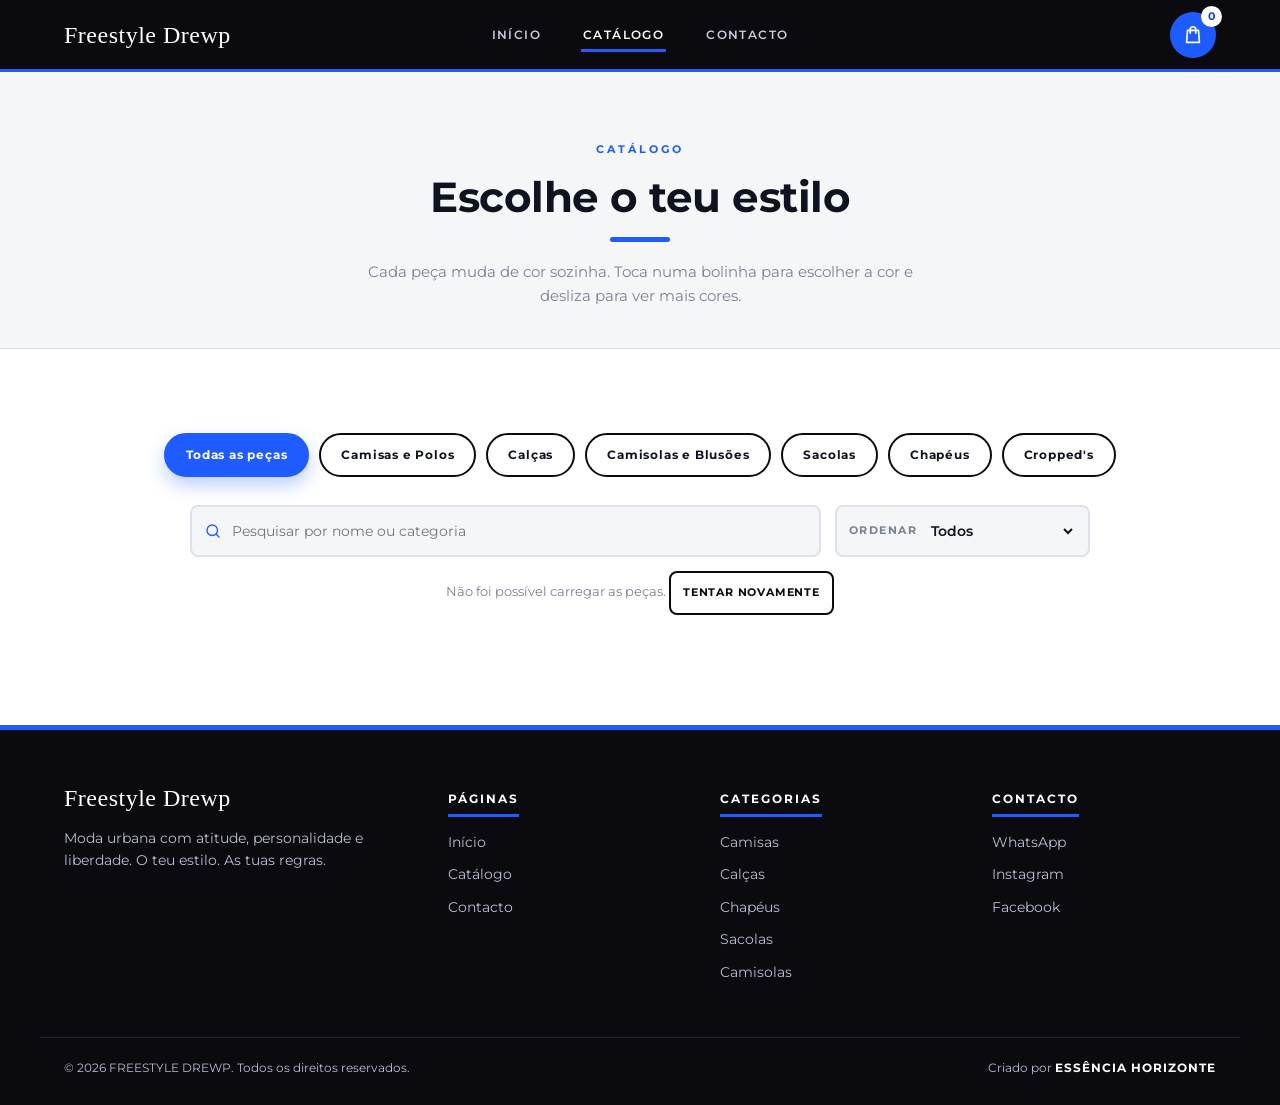
==== commit 25339781: "Add files via upload" ====
--- a/catalogo.html
+++ b/catalogo.html
@@ -4,15 +4,17 @@
   <meta charset="UTF-8">
   <meta name="viewport" content="width=device-width, initial-scale=1.0">
   <meta name="theme-color" content="#0a0a0f">
-  <meta name="description" content="Catálogo FREESTYLE DREWP. Camisas, calças, chapéus, sacolas e camisolas em várias cores.">
+  <meta name="description" content="Catálogo FREESTYLE DREWP. Camisas, polos, calças, camisolas, blusões, sacolas, chapéus e cropped’s em várias cores.">
   <title>Catálogo | FREESTYLE DREWP</title>
-  <link rel="icon" href="./imagens/logotipo.png">
+  <link rel="icon" href="data:image/svg+xml,%3Csvg xmlns=%27http://www.w3.org/2000/svg%27 viewBox=%270 0 64 64%27%3E%3Crect width=%2764%27 height=%2764%27 rx=%2714%27 fill=%27%230a0a0f%27/%3E%3Ctext x=%2732%27 y=%2745%27 font-size=%2740%27 font-family=%27Arial,sans-serif%27 font-weight=%27700%27 text-anchor=%27middle%27 fill=%27%23fff%27%3EF%3C/text%3E%3C/svg%3E">
   <link rel="preconnect" href="https://fonts.googleapis.com">
   <link rel="preconnect" href="https://fonts.gstatic.com" crossorigin>
   <!-- Fontes: carregam sem bloquear a página (mais rápido). Montserrat = texto, Permanent Marker = nome da marca -->
   <link rel="stylesheet" href="https://fonts.googleapis.com/css2?family=Montserrat:wght@400;500;600;700&family=Permanent+Marker&display=swap" media="print" onload="this.media='all'">
   <noscript><link rel="stylesheet" href="https://fonts.googleapis.com/css2?family=Montserrat:wght@400;500;600;700&family=Permanent+Marker&display=swap"></noscript>
   <link rel="stylesheet" href="./style.css">
+  <script src="./public-config.js" defer></script>
+  <script src="./public-sync.js" defer></script>
   <script src="./script.js" defer></script>
 </head>
 <body data-page="catalogo">
@@ -21,8 +23,8 @@
     GUIA DESTA PÁGINA (CATÁLOGO) - só se vê no código
     ============================================================
     NÃO escrevas produtos à mão aqui. O script.js desenha os cartões dentro do
-    bloco productGrid e só mostra as peças que têm fotografias em imagens/.
-    Para mostrar uma peça nova: envia as fotos (ex.: polo2-branco.jpg). Nada mais.
+    bloco productGrid e mostra os produtos com fotografias disponíveis.
+    Os produtos e fotografias são geridos exclusivamente pelo painel administrativo.
 
     PARTES: Filtros por categoria (categoryFilters) > Pesquisa (searchInput)
             > Ordenar (sortSelect) > Grelha de produtos (productGrid)
@@ -39,7 +41,7 @@
   <header class="site-header" id="siteHeader">
     <div class="container header-inner">
       <a class="brand" href="index.html" aria-label="FREESTYLE DREWP - Início">
-        <img class="brand-logo" src="./imagens/logotipo.png" alt="Logótipo FREESTYLE DREWP">
+        <img class="brand-logo" alt="Logótipo FREESTYLE DREWP" hidden>
         <span class="brand-text">Freestyle Drewp</span>
       </a>
 
@@ -80,11 +82,12 @@
         <!-- Botões de categoria. Os que não têm peças com fotografias são escondidos pelo JS. -->
         <div class="filters" id="categoryFilters" role="group" aria-label="Filtrar por categoria">
           <button type="button" class="filter-btn is-active" data-category="todas" aria-pressed="true">Todas as peças</button>
-          <button type="button" class="filter-btn" data-category="camisa" aria-pressed="false">Camisas</button>
+          <button type="button" class="filter-btn" data-category="camisa" aria-pressed="false">Camisas e Polos</button>
           <button type="button" class="filter-btn" data-category="calsa" aria-pressed="false">Calças</button>
+          <button type="button" class="filter-btn" data-category="camisola" aria-pressed="false">Camisolas e Blusões</button>
+          <button type="button" class="filter-btn" data-category="sacola" aria-pressed="false">Sacolas</button>
           <button type="button" class="filter-btn" data-category="chapeu" aria-pressed="false">Chapéus</button>
-          <button type="button" class="filter-btn" data-category="sacola" aria-pressed="false">Sacolas</button>
-          <button type="button" class="filter-btn" data-category="camisola" aria-pressed="false">Camisolas</button>
+          <button type="button" class="filter-btn" data-category="cropped" aria-pressed="false">Cropped's</button>
         </div>
 
         <div class="toolbar">
@@ -129,7 +132,7 @@
     <div class="container footer-grid">
       <div class="footer-brand">
         <a class="brand" href="index.html" aria-label="FREESTYLE DREWP - Início">
-          <img class="brand-logo" src="./imagens/logotipo.png" alt="Logótipo FREESTYLE DREWP">
+          <img class="brand-logo" alt="Logótipo FREESTYLE DREWP" hidden>
           <span class="brand-text">Freestyle Drewp</span>
         </a>
         <p>Moda urbana com atitude, personalidade e liberdade. O teu estilo. As tuas regras.</p>
